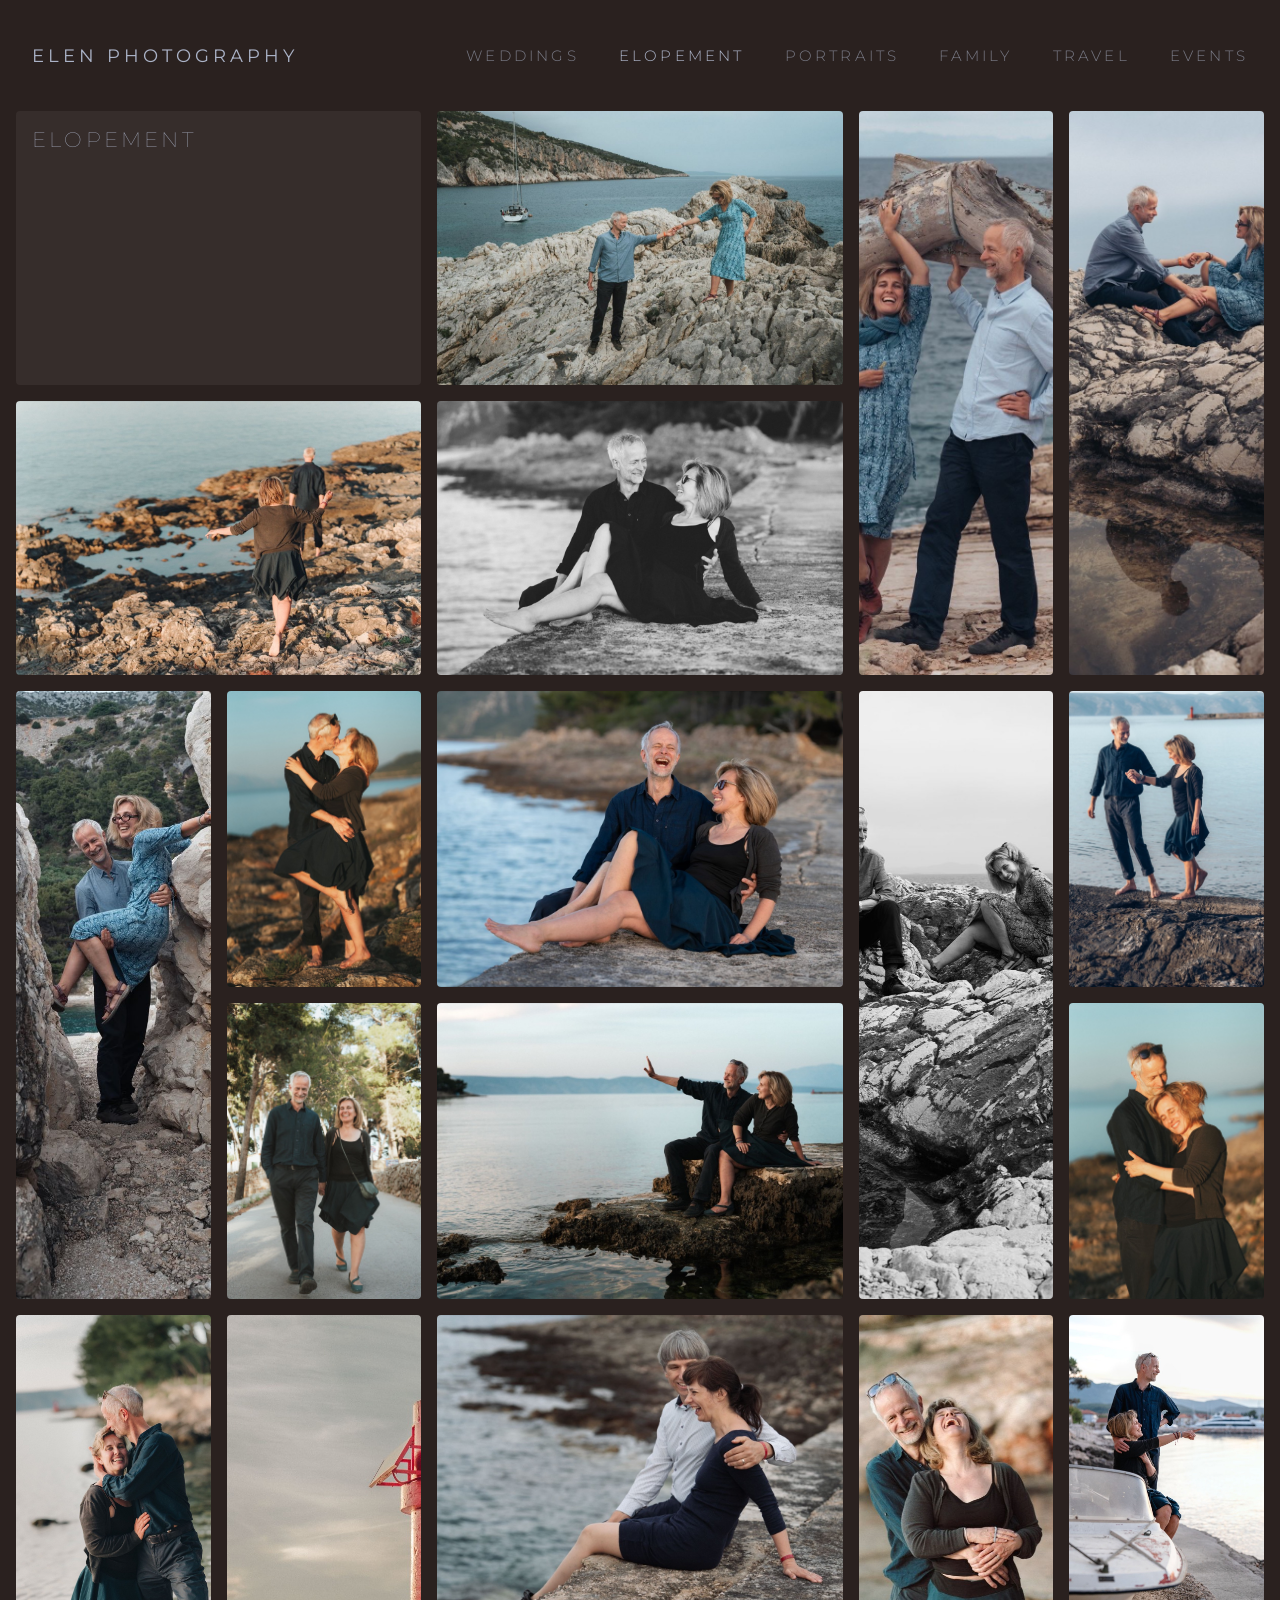
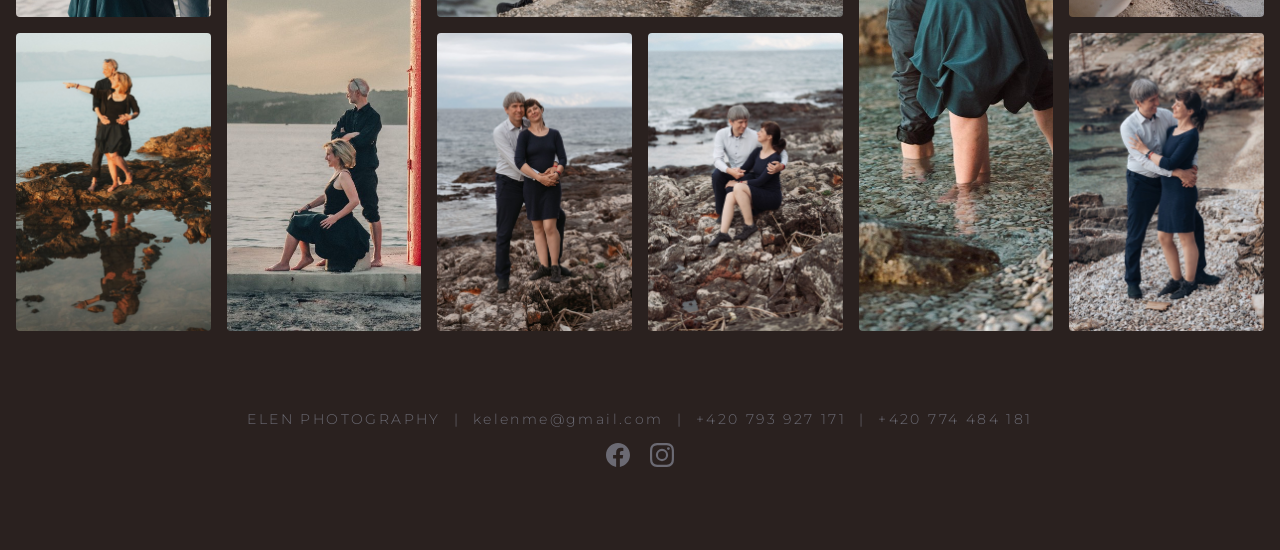
==== elopement.html @ da57dd91 "add elopement category New category with 22 compressed photos (under 230k each), a custom 6x6 CSS gr" ====
<!DOCTYPE html>
<html lang="en">
<head>
    <meta charset="UTF-8">
    <meta name="viewport" content="width=device-width, initial-scale=1.0">
    <link rel="preconnect" href="https://fonts.googleapis.com">
    <link rel="preconnect" href="https://fonts.gstatic.com" crossorigin>
    <link href="https://fonts.googleapis.com/css2?family=Montserrat:ital,wght@0,100..900;1,100..900&display=swap" rel="stylesheet">
    <link rel="stylesheet" href="https://fonts.googleapis.com/css2?family=Material+Symbols+Outlined:opsz,wght,FILL,GRAD@24,400,0,0" />
    <link rel="stylesheet" href="style.css" media="screen">
    <link rel="stylesheet" href="large.css" media="screen and (min-width: 900px)">
    <title>Elopement | Elen Photography</title>
</head>
<body>
    <header>
        <a href="index.html"><h1>Elen Photography</h1></a>
        <nav>
            <a href="weddings.html">Weddings</a>
            <a href="elopement.html" class="active">Elopement</a>
            <a href="portraits.html">Portraits</a>
            <a href="family.html">Family</a>
            <a href="travel.html">Travel</a>
            <a href="events.html">Events</a>
        </nav>
    </header>

    <section class="grid elopement">
        <div><h2>Elopement</h2></div>
        <div class="landscape"><img src="media/elopement/d2a66d4e.jpg"></div>
        <div class="portrait"><img src="media/elopement/5ce2712a.jpg"></div>
        <div class="portrait"><img src="media/elopement/6520cccd.jpg"></div>
        <div class="landscape"><img src="media/elopement/9f0e18af.jpg"></div>
        <div class="landscape"><img src="media/elopement/4350282c.jpg"></div>
        <div class="portrait"><img src="media/elopement/055aae6e.jpg"></div>
        <div class="portrait"><img src="media/elopement/2ad68902.jpg"></div>
        <div class="landscape"><img src="media/elopement/3ee7e668.jpg"></div>
        <div class="portrait"><img src="media/elopement/cf22b9fb.jpg"></div>
        <div class="portrait"><img src="media/elopement/beb931ec.jpg"></div>
        <div class="portrait"><img src="media/elopement/a9c58108.jpg"></div>
        <div class="landscape"><img src="media/elopement/4a2321a5.jpg"></div>
        <div class="portrait"><img src="media/elopement/9865f0fe.jpg"></div>
        <div class="portrait"><img src="media/elopement/bef8b8ef.jpg"></div>
        <div class="portrait"><img src="media/elopement/b34fed65.jpg"></div>
        <div class="landscape"><img src="media/elopement/d15f9326.jpg"></div>
        <div class="portrait"><img src="media/elopement/6b241ebb.jpg"></div>
        <div class="portrait"><img src="media/elopement/421cb5e5.jpg"></div>
        <div class="portrait"><img src="media/elopement/5943f0f1.jpg"></div>
        <div class="portrait"><img src="media/elopement/1bca339f.jpg"></div>
        <div class="portrait"><img src="media/elopement/3463ed58.jpg"></div>
        <div class="portrait"><img src="media/elopement/520a8ef3.jpg"></div>
    </section>

    <footer>
        <div>ELEN&nbsp;PHOTOGRAPHY<span class="pipe"> | </span>kelenme@gmail.com<span class="pipe"> | </span>+420&nbsp;793&nbsp;927&nbsp;171<span class="pipe"> | </span>+420&nbsp;774&nbsp;484&nbsp;181</div>
        <div class="social-links">
            <a href="https://www.facebook.com/people/ELEN-Photography/61559895256300/" target="_blank" rel="noopener noreferrer">
                <svg xmlns="http://www.w3.org/2000/svg" width="24" height="24" viewBox="0 0 24 24" fill="currentColor"><path d="M24 12.073c0-6.627-5.373-12-12-12s-12 5.373-12 12c0 5.99 4.388 10.954 10.125 11.854v-8.385H7.078v-3.47h3.047V9.43c0-3.007 1.792-4.669 4.533-4.669 1.312 0 2.686.235 2.686.235v2.953H15.83c-1.491 0-1.956.925-1.956 1.874v2.25h3.328l-.532 3.47h-2.796v8.385C19.612 23.027 24 18.062 24 12.073z"/></svg>
            </a>
            <a href="https://www.instagram.com/elen_photogra_phy?igsh=NGU5c3g4aHk2Zmp3&utm_source=qr" target="_blank" rel="noopener noreferrer">
                <svg xmlns="http://www.w3.org/2000/svg" width="24" height="24" viewBox="0 0 24 24" fill="currentColor"><path d="M12 2.163c3.204 0 3.584.012 4.85.07 3.252.148 4.771 1.691 4.919 4.919.058 1.265.069 1.645.069 4.849 0 3.205-.012 3.584-.069 4.849-.149 3.225-1.664 4.771-4.919 4.919-1.266.058-1.644.07-4.85.07-3.204 0-3.584-.012-4.849-.07-3.26-.149-4.771-1.699-4.919-4.92-.058-1.265-.07-1.644-.07-4.849 0-3.204.013-3.583.07-4.849.149-3.227 1.664-4.771 4.919-4.919 1.266-.057 1.645-.069 4.849-.069zM12 0C8.741 0 8.333.014 7.053.072 2.695.272.273 2.69.073 7.052.014 8.333 0 8.741 0 12c0 3.259.014 3.668.072 4.948.2 4.358 2.618 6.78 6.98 6.98C8.333 23.986 8.741 24 12 24c3.259 0 3.668-.014 4.948-.072 4.354-.2 6.782-2.618 6.979-6.98.059-1.28.073-1.689.073-4.948 0-3.259-.014-3.667-.072-4.947-.196-4.354-2.617-6.78-6.979-6.98C15.668.014 15.259 0 12 0zm0 5.838a6.162 6.162 0 100 12.324 6.162 6.162 0 000-12.324zM12 16a4 4 0 110-8 4 4 0 010 8zm6.406-11.845a1.44 1.44 0 100 2.881 1.44 1.44 0 000-2.881z"/></svg>
            </a>
        </div>
    </footer>

    <script src="app.js"></script>
</body>
</html>
---- style.css ----
* {
    margin: 0;
    padding: 0;
    list-style: none;
    text-decoration: none;
    box-sizing: border-box;
}

:root {
    font-size: 12px;
}

body {
    background-color: rgb(42, 33, 31);
    padding: 1rem;
    font-family: "Montserrat", sans-serif;
    font-optical-sizing: auto;
    font-style: normal;
}

header {
    display: flex;
    align-items: center;
    justify-content: space-between;
    padding: 1.8rem 1rem;
    position: sticky;
    top: 0;
    z-index: 100;
    background-color: rgb(42, 33, 31);
}

h1 {
    font-size: 1.1rem;
    font-weight: 400;
    color: rgb(171, 179, 199);
    text-transform: uppercase;
    letter-spacing: 0.25rem;
    white-space: nowrap;
}

nav {
    display: flex;
    gap: 2.5rem;
}

a {
    color: inherit;
}

@media (max-width: 800px) {
    header {
        flex-direction: column;
        align-items: flex-start;
        gap: 1.5rem;
    }

    nav {
        flex-direction: column;
        gap: 1rem;
    }
}

nav a {
    font-size: 0.95rem;
    font-weight: 300;
    color: rgb(171, 179, 199);
    text-transform: uppercase;
    letter-spacing: 0.2rem;
    opacity: 0.6;
    transition: opacity 0.3s ease;
}

nav a:hover, nav a.active {
    opacity: 1;
}

h2 {
    font-size: 1.3rem;
    font-weight: 100;
    color: rgb(171, 179, 199);
    padding: 1rem;
    text-transform: uppercase;
    letter-spacing: 0.2rem;
}

section>h2 {
    text-align: center;
    padding: 8rem 0;
}

.grid {
    display: grid;
    grid-template-columns: 1fr;
    grid-auto-rows: minmax(12rem, auto);
    gap: 1rem;
    max-width: 1800px;
    margin: 1rem auto;
}

.grid>div:nth-child(1) {
    background-color: rgb(54, 45, 43);
}

.grid>div {
    border-radius: 4px;
    overflow: hidden;
    display: block;
}

.grid img {
    object-fit: cover;
    width: 100%;
    height: 100%;
}

.grid.about {
    grid-template-columns: 1fr;
    grid-template-rows: auto;
}

.grid.about>div:nth-child(2) {
    font-size: 1.3rem;
    font-weight: 100;
    color: rgb(171, 179, 199);
    line-height: 1.6;
    margin-top: 0;
    background-color: rgb(54, 45, 43);
    padding: 1rem;
}

.section-link a {
    display: flex;
    flex-direction: column;
    justify-content: space-between;
    align-items: flex-start;
    height: 100%;
    padding: 1rem;
    position: relative;
}

.section-link h2 {
    padding: 0;
}

.section-link .material-symbols-outlined {
    position: absolute;
    bottom: 1rem;
    right: 1rem;
    font-size: 2rem;
    color: rgb(171, 179, 199);
    opacity: 0.4;
    transition: opacity 0.3s ease, color 0.3s ease;
}

.section-link a:hover .material-symbols-outlined {
    opacity: 1;
    color: #fff;
}

footer {
    display: flex;
    flex-direction: column;
    justify-content: center;
    align-items: center;
    padding: 4rem 1rem;
    font-size: 0.85rem;
    font-weight: 300;
    color: rgb(171, 179, 199);
    letter-spacing: 0.15rem;
    opacity: 0.5;
    text-align: center;
}

footer > div:first-child {
    display: flex;
    justify-content: center;
    align-items: center;
}

footer .pipe {
    margin: 0 0.8rem;
}

.social-links {
    display: flex;
    justify-content: center;
    gap: 1.2rem;
    margin-top: 1rem;
}

.social-links a {
    color: rgb(171, 179, 199);
    transition: opacity 0.3s;
}

.social-links a:hover {
    opacity: 0.7;
}

@media (max-width: 800px) {
    footer > div:first-child {
        flex-direction: column;
        gap: 0.4rem;
    }

    footer .pipe {
        display: block;
        visibility: hidden;
    }
}

.outline {
    outline: 1px solid red;
}
---- large.css ----
:root {
    font-size: 16px;
}

.grid {
    grid-template-columns: repeat(6, 1fr);
}

.grid.intro-weddings>div:nth-child(1) { grid-column: 1/3; grid-row: 1/2; }
.grid.intro-weddings>div:nth-child(2) { grid-column: 3/5; grid-row: 1/3; }
.grid.intro-weddings>div:nth-child(3) { grid-column: 5/6; grid-row: 1/2; }
.grid.intro-weddings>div:nth-child(4) { grid-column: 6/7; grid-row: 1/2; }
.grid.intro-weddings>div:nth-child(5) { grid-column: 5/6; grid-row: 2/3; }
.grid.intro-weddings>div:nth-child(6) { grid-column: 6/7; grid-row: 2/3; }
.grid.intro-weddings>div:nth-child(7) { grid-column: 1/3; grid-row: 2/4; }
.grid.intro-weddings>div:nth-child(8) { grid-column: 3/4; grid-row: 3/4; }
.grid.intro-weddings>div:nth-child(9) { grid-column: 4/6; grid-row: 3/4; }
.grid.intro-weddings>div:nth-child(10) { grid-column: 6/7; grid-row: 3/4; }
.grid.intro-weddings>div:nth-child(11) { display: none; }
.grid.intro-portraits>div:nth-child(1) { grid-column: 5/7; grid-row: 1/2; }
.grid.intro-portraits>div:nth-child(2) { grid-column: 3/5; grid-row: 1/3; }
.grid.intro-portraits>div:nth-child(3) { grid-column: 1/2; grid-row: 1/2; }
.grid.intro-portraits>div:nth-child(4) { grid-column: 2/3; grid-row: 1/2; }
.grid.intro-portraits>div:nth-child(5) { grid-column: 1/2; grid-row: 2/3; }
.grid.intro-portraits>div:nth-child(6) { grid-column: 2/3; grid-row: 2/3; }
.grid.intro-portraits>div:nth-child(7) { grid-column: 5/7; grid-row: 2/4; }
.grid.intro-portraits>div:nth-child(8) { grid-column: 4/5; grid-row: 3/4; }
.grid.intro-portraits>div:nth-child(9) { grid-column: 2/4; grid-row: 3/4; }
.grid.intro-portraits>div:nth-child(10) { grid-column: 1/2; grid-row: 3/4; }
.grid.intro-portraits>div:nth-child(11) { display: none; }
.grid.intro-elopement>div:nth-child(1)  { grid-column: 1/3; grid-row: 1/2; }
.grid.intro-elopement>div:nth-child(2)  { grid-column: 3/5; grid-row: 1/3; }
.grid.intro-elopement>div:nth-child(3)  { grid-column: 5/6; grid-row: 1/3; }
.grid.intro-elopement>div:nth-child(4)  { grid-column: 6/7; grid-row: 1/2; }
.grid.intro-elopement>div:nth-child(5)  { grid-column: 1/3; grid-row: 2/3; }
.grid.intro-elopement>div:nth-child(6)  { grid-column: 6/7; grid-row: 2/3; }
.grid.intro-elopement>div:nth-child(7)  { grid-column: 1/3; grid-row: 3/4; }
.grid.intro-elopement>div:nth-child(8)  { grid-column: 3/4; grid-row: 3/4; }
.grid.intro-elopement>div:nth-child(9)  { grid-column: 4/6; grid-row: 3/4; }
.grid.intro-elopement>div:nth-child(10) { grid-column: 6/7; grid-row: 3/4; }

.grid.intro-family>div:nth-child(1) { grid-column: 5/7; grid-row: 1/2; }
.grid.intro-family>div:nth-child(2) { grid-column: 3/5; grid-row: 1/3; }
.grid.intro-family>div:nth-child(3) { grid-column: 1/3; grid-row: 1/3; }
.grid.intro-family>div:nth-child(4) { grid-column: 5/7; grid-row: 2/4; }
.grid.intro-family>div:nth-child(5) { grid-column: 3/5; grid-row: 3/4; }
.grid.intro-family>div:nth-child(6) { grid-column: 1/3; grid-row: 3/4; }
.grid.intro-travel>div:nth-child(1) { grid-column: 1/3; grid-row: 1/2; }
.grid.intro-travel>div:nth-child(2) { grid-column: 3/5; grid-row: 1/3; }
.grid.intro-travel>div:nth-child(3) { grid-column: 5/7; grid-row: 1/3; }
.grid.intro-travel>div:nth-child(4) { grid-column: 1/3; grid-row: 2/4; }
.grid.intro-travel>div:nth-child(5) { grid-column: 3/5; grid-row: 3/4; }
.grid.intro-travel>div:nth-child(6) { grid-column: 5/7; grid-row: 3/4; }
.grid.intro-events>div:nth-child(1)  { grid-column: 1/3; grid-row: 1/2; }
.grid.intro-events>div:nth-child(2)  { grid-column: 3/5; grid-row: 1/3; }
.grid.intro-events>div:nth-child(3)  { grid-column: 5/7; grid-row: 1/2; }
.grid.intro-events>div:nth-child(4)  { grid-column: 1/3; grid-row: 2/3; }
.grid.intro-events>div:nth-child(5)  { grid-column: 5/6; grid-row: 2/3; }
.grid.intro-events>div:nth-child(6)  { grid-column: 6/7; grid-row: 2/3; }
.grid.intro-events>div:nth-child(7)  { grid-column: 1/3; grid-row: 3/4; }
.grid.intro-events>div:nth-child(8)  { grid-column: 3/5; grid-row: 3/4; }
.grid.intro-events>div:nth-child(9)  { grid-column: 5/6; grid-row: 3/4; }
.grid.intro-events>div:nth-child(10) { grid-column: 6/7; grid-row: 3/4; }

.grid.travel>div:nth-child(1)  { grid-column: 1/3; grid-row: 1/2; }
.grid.travel>div:nth-child(2)  { grid-column: 3/5; grid-row: 1/2; }
.grid.travel>div:nth-child(5)  { grid-column: 5/7; grid-row: 1/3; }
.grid.travel>div:nth-child(4)  { grid-column: 1/3; grid-row: 2/3; }
.grid.travel>div:nth-child(6)  { grid-column: 3/5; grid-row: 2/3; }
.grid.travel>div:nth-child(7)  { grid-column: 1/3; grid-row: 3/4; }
.grid.travel>div:nth-child(3)  { grid-column: 3/4; grid-row: 3/4; }
.grid.travel>div:nth-child(15) { grid-column: 4/5; grid-row: 3/4; }
.grid.travel>div:nth-child(8)  { grid-column: 5/7; grid-row: 3/4; }
.grid.travel>div:nth-child(9)  { grid-column: 1/3; grid-row: 4/5; }
.grid.travel>div:nth-child(10) { grid-column: 3/5; grid-row: 4/5; }
.grid.travel>div:nth-child(11) { grid-column: 5/7; grid-row: 4/5; }
.grid.travel>div:nth-child(22) { grid-column: 1/3; grid-row: 5/7; }
.grid.travel>div:nth-child(12) { grid-column: 3/5; grid-row: 5/6; }
.grid.travel>div:nth-child(13) { grid-column: 5/7; grid-row: 5/6; }
.grid.travel>div:nth-child(19) { grid-column: 3/4; grid-row: 6/7; }
.grid.travel>div:nth-child(21) { grid-column: 4/5; grid-row: 6/7; }
.grid.travel>div:nth-child(14) { grid-column: 5/7; grid-row: 6/7; }
.grid.travel>div:nth-child(16) { grid-column: 1/3; grid-row: 7/8; }
.grid.travel>div:nth-child(17) { grid-column: 3/5; grid-row: 7/8; }
.grid.travel>div:nth-child(18) { grid-column: 5/7; grid-row: 7/8; }
.grid.travel>div:nth-child(25) { grid-column: 1/2; grid-row: 8/9; }
.grid.travel>div:nth-child(29) { grid-column: 2/3; grid-row: 8/9; }
.grid.travel>div:nth-child(20) { grid-column: 3/5; grid-row: 8/9; }
.grid.travel>div:nth-child(23) { grid-column: 5/7; grid-row: 8/9; }
.grid.travel>div:nth-child(24) { grid-column: 1/3; grid-row: 9/10; }
.grid.travel>div:nth-child(26) { grid-column: 3/5; grid-row: 9/10; }
.grid.travel>div:nth-child(33) { grid-column: 5/7; grid-row: 9/11; }
.grid.travel>div:nth-child(27) { grid-column: 1/3; grid-row: 10/11; }
.grid.travel>div:nth-child(30) { grid-column: 3/4; grid-row: 10/11; }
.grid.travel>div:nth-child(31) { grid-column: 4/5; grid-row: 10/11; }
.grid.travel>div:nth-child(28) { grid-column: 1/3; grid-row: 11/12; }
.grid.travel>div:nth-child(32) { grid-column: 3/5; grid-row: 11/12; }
.grid.travel>div:nth-child(34) { grid-column: 5/7; grid-row: 11/12; }
.grid.travel>div:nth-child(35) { grid-column: 1/3; grid-row: 12/13; }
.grid.travel>div:nth-child(36) { grid-column: 3/4; grid-row: 12/13; }
.grid.travel>div:nth-child(37) { grid-column: 4/5; grid-row: 12/13; }
.grid.travel>div:nth-child(38) { grid-column: 5/7; grid-row: 12/13; }

.grid.weddings>div:nth-child(1)  { grid-column: 1/3; grid-row: 1/2; }
.grid.weddings>div:nth-child(2)  { grid-column: 3/5; grid-row: 1/3; }
.grid.weddings>div:nth-child(3)  { grid-column: 5/6; grid-row: 1/2; }
.grid.weddings>div:nth-child(7)  { grid-column: 6/7; grid-row: 1/2; }
.grid.weddings>div:nth-child(4)  { grid-column: 1/3; grid-row: 2/3; }
.grid.weddings>div:nth-child(5)  { grid-column: 5/7; grid-row: 2/3; }
.grid.weddings>div:nth-child(6)  { grid-column: 1/3; grid-row: 3/4; }
.grid.weddings>div:nth-child(9)  { grid-column: 3/5; grid-row: 3/4; }
.grid.weddings>div:nth-child(10) { grid-column: 5/7; grid-row: 3/5; }
.grid.weddings>div:nth-child(8)  { grid-column: 1/2; grid-row: 4/5; }
.grid.weddings>div:nth-child(12) { grid-column: 2/3; grid-row: 4/5; }
.grid.weddings>div:nth-child(11) { grid-column: 3/5; grid-row: 4/5; }
.grid.weddings>div:nth-child(16) { grid-column: 1/3; grid-row: 5/6; }
.grid.weddings>div:nth-child(28) { grid-column: 3/5; grid-row: 5/7; }
.grid.weddings>div:nth-child(22) { grid-column: 5/7; grid-row: 5/6; }
.grid.weddings>div:nth-child(13) { grid-column: 1/2; grid-row: 6/7; }
.grid.weddings>div:nth-child(14) { grid-column: 2/3; grid-row: 6/7; }
.grid.weddings>div:nth-child(15) { grid-column: 5/6; grid-row: 6/7; }
.grid.weddings>div:nth-child(17) { grid-column: 6/7; grid-row: 6/7; }
.grid.weddings>div:nth-child(24) { grid-column: 1/3; grid-row: 7/8; }
.grid.weddings>div:nth-child(27) { grid-column: 3/5; grid-row: 7/8; }
.grid.weddings>div:nth-child(18) { grid-column: 5/6; grid-row: 7/8; }
.grid.weddings>div:nth-child(19) { grid-column: 6/7; grid-row: 7/8; }
.grid.weddings>div:nth-child(29) { grid-column: 1/3; grid-row: 8/9; }
.grid.weddings>div:nth-child(20) { grid-column: 3/4; grid-row: 8/9; }
.grid.weddings>div:nth-child(21) { grid-column: 4/5; grid-row: 8/9; }
.grid.weddings>div:nth-child(23) { grid-column: 5/6; grid-row: 8/9; }
.grid.weddings>div:nth-child(25) { grid-column: 6/7; grid-row: 8/9; }
.grid.weddings>div:nth-child(34) { grid-column: 1/3; grid-row: 9/10; }
.grid.weddings>div:nth-child(26) { grid-column: 3/4; grid-row: 9/10; }
.grid.weddings>div:nth-child(30) { grid-column: 4/5; grid-row: 9/10; }
.grid.weddings>div:nth-child(31) { grid-column: 5/7; grid-row: 9/11; }
.grid.weddings>div:nth-child(32) { grid-column: 1/2; grid-row: 10/11; }
.grid.weddings>div:nth-child(33) { grid-column: 2/3; grid-row: 10/11; }
.grid.weddings>div:nth-child(35) { grid-column: 3/4; grid-row: 10/11; }
.grid.weddings>div:nth-child(36) { grid-column: 4/5; grid-row: 10/11; }
.grid.weddings>div:nth-child(37) { grid-column: 1 / 3; grid-row: 11 / 12; }
.grid.weddings>div:nth-child(38) { grid-column: 5 / 7; grid-row: 13 / 14; }
.grid.weddings>div:nth-child(39) { grid-column: 3 / 5; grid-row: 11 / 13; }
.grid.weddings>div:nth-child(40) { grid-column: 1 / 3; grid-row: 13 / 15; }
.grid.weddings>div:nth-child(41) { grid-column: 5 / 6; grid-row: 11 / 12; }
.grid.weddings>div:nth-child(42) { grid-column: 6 / 7; grid-row: 11 / 12; }
.grid.weddings>div:nth-child(43) { grid-column: 1 / 2; grid-row: 12 / 13; }
.grid.weddings>div:nth-child(44) { grid-column: 2 / 3; grid-row: 12 / 13; }
.grid.weddings>div:nth-child(45) { grid-column: 5 / 6; grid-row: 12 / 13; }
.grid.weddings>div:nth-child(46) { grid-column: 6 / 7; grid-row: 12 / 13; }
.grid.weddings>div:nth-child(47) { grid-column: 3 / 4; grid-row: 13 / 14; }
.grid.weddings>div:nth-child(48) { grid-column: 4 / 5; grid-row: 13 / 14; }
.grid.weddings>div:nth-child(49) { grid-column: 3 / 4; grid-row: 14 / 15; }
.grid.weddings>div:nth-child(50) { grid-column: 4 / 5; grid-row: 14 / 15; }
.grid.weddings>div:nth-child(51) { grid-column: 5 / 6; grid-row: 14 / 15; }


.grid.elopement>div:nth-child(1)  { grid-column: 1/3; grid-row: 1/2; }
.grid.elopement>div:nth-child(2)  { grid-column: 3/5; grid-row: 1/2; }
.grid.elopement>div:nth-child(3)  { grid-column: 5/6; grid-row: 1/3; }
.grid.elopement>div:nth-child(4)  { grid-column: 6/7; grid-row: 1/3; }
.grid.elopement>div:nth-child(5)  { grid-column: 1/3; grid-row: 2/3; }
.grid.elopement>div:nth-child(6)  { grid-column: 3/5; grid-row: 2/3; }
.grid.elopement>div:nth-child(7)  { grid-column: 1/2; grid-row: 3/5; }
.grid.elopement>div:nth-child(8)  { grid-column: 2/3; grid-row: 3/4; }
.grid.elopement>div:nth-child(9)  { grid-column: 3/5; grid-row: 3/4; }
.grid.elopement>div:nth-child(10) { grid-column: 5/6; grid-row: 3/5; }
.grid.elopement>div:nth-child(11) { grid-column: 6/7; grid-row: 3/4; }
.grid.elopement>div:nth-child(12) { grid-column: 2/3; grid-row: 4/5; }
.grid.elopement>div:nth-child(13) { grid-column: 3/5; grid-row: 4/5; }
.grid.elopement>div:nth-child(14) { grid-column: 6/7; grid-row: 4/5; }
.grid.elopement>div:nth-child(15) { grid-column: 1/2; grid-row: 5/6; }
.grid.elopement>div:nth-child(16) { grid-column: 2/3; grid-row: 5/7; }
.grid.elopement>div:nth-child(17) { grid-column: 3/5; grid-row: 5/6; }
.grid.elopement>div:nth-child(18) { grid-column: 5/6; grid-row: 5/7; }
.grid.elopement>div:nth-child(19) { grid-column: 6/7; grid-row: 5/6; }
.grid.elopement>div:nth-child(20) { grid-column: 1/2; grid-row: 6/7; }
.grid.elopement>div:nth-child(21) { grid-column: 3/4; grid-row: 6/7; }
.grid.elopement>div:nth-child(22) { grid-column: 4/5; grid-row: 6/7; }
.grid.elopement>div:nth-child(23) { grid-column: 6/7; grid-row: 6/7; }

.grid.portraits>div:nth-child(1)  { grid-column: 1/3; grid-row: 1/2; }
.grid.portraits>div:nth-child(2)  { grid-column: 3/5; grid-row: 1/3; }
.grid.portraits>div:nth-child(3)  { grid-column: 5/6; grid-row: 1/2; }
.grid.portraits>div:nth-child(4)  { grid-column: 6/7; grid-row: 1/2; }
.grid.portraits>div:nth-child(6)  { grid-column: 1/2; grid-row: 2/3; }
.grid.portraits>div:nth-child(7)  { grid-column: 2/3; grid-row: 2/3; }
.grid.portraits>div:nth-child(8)  { grid-column: 5/6; grid-row: 2/3; }
.grid.portraits>div:nth-child(10) { grid-column: 6/7; grid-row: 2/3; }
.grid.portraits>div:nth-child(5)  { grid-column: 1/3; grid-row: 3/4; }
.grid.portraits>div:nth-child(21) { grid-column: 3/5; grid-row: 3/4; }
.grid.portraits>div:nth-child(11) { grid-column: 5/6; grid-row: 3/4; }
.grid.portraits>div:nth-child(12) { grid-column: 6/7; grid-row: 3/4; }
.grid.portraits>div:nth-child(13) { grid-column: 1/2; grid-row: 4/5; }
.grid.portraits>div:nth-child(14) { grid-column: 2/3; grid-row: 4/5; }
.grid.portraits>div:nth-child(9)  { grid-column: 3/5; grid-row: 4/6; }
.grid.portraits>div:nth-child(15) { grid-column: 5/6; grid-row: 4/5; }
.grid.portraits>div:nth-child(17) { grid-column: 6/7; grid-row: 4/5; }
.grid.portraits>div:nth-child(18) { grid-column: 1/2; grid-row: 5/6; }
.grid.portraits>div:nth-child(19) { grid-column: 2/3; grid-row: 5/6; }
.grid.portraits>div:nth-child(20) { grid-column: 5/6; grid-row: 5/6; }
.grid.portraits>div:nth-child(22) { grid-column: 6/7; grid-row: 5/6; }
.grid.portraits>div:nth-child(37) { grid-column: 1/3; grid-row: 6/7; }
.grid.portraits>div:nth-child(23) { grid-column: 3/4; grid-row: 6/7; }
.grid.portraits>div:nth-child(24) { grid-column: 4/5; grid-row: 6/7; }
.grid.portraits>div:nth-child(52) { grid-column: 5/7; grid-row: 6/7; }
.grid.portraits>div:nth-child(16) { grid-column: 1/3; grid-row: 7/9; }
.grid.portraits>div:nth-child(25) { grid-column: 3/4; grid-row: 7/8; }
.grid.portraits>div:nth-child(26) { grid-column: 4/5; grid-row: 7/8; }
.grid.portraits>div:nth-child(27) { grid-column: 5/6; grid-row: 7/8; }
.grid.portraits>div:nth-child(28) { grid-column: 6/7; grid-row: 7/8; }
.grid.portraits>div:nth-child(29) { grid-column: 3/4; grid-row: 8/9; }
.grid.portraits>div:nth-child(30) { grid-column: 4/5; grid-row: 8/9; }
.grid.portraits>div:nth-child(31) { grid-column: 5/6; grid-row: 8/9; }
.grid.portraits>div:nth-child(32) { grid-column: 6/7; grid-row: 8/9; }
.grid.portraits>div:nth-child(33) { grid-column: 1/2; grid-row: 9/10; }
.grid.portraits>div:nth-child(34) { grid-column: 2/3; grid-row: 9/10; }
.grid.portraits>div:nth-child(35) { grid-column: 3/4; grid-row: 9/10; }
.grid.portraits>div:nth-child(38) { grid-column: 4/6; grid-row: 9/11; }
.grid.portraits>div:nth-child(39) { grid-column: 6/7; grid-row: 9/10; }
.grid.portraits>div:nth-child(40) { grid-column: 1/2; grid-row: 10/11; }
.grid.portraits>div:nth-child(43) { grid-column: 2/4; grid-row: 10/12; }
.grid.portraits>div:nth-child(45) { grid-column: 6/7; grid-row: 10/11; }
.grid.portraits>div:nth-child(46) { grid-column: 1/2; grid-row: 11/12; }
.grid.portraits>div:nth-child(49) { grid-column: 4/5; grid-row: 11/12; }
.grid.portraits>div:nth-child(50) { grid-column: 5/6; grid-row: 11/12; }
.grid.portraits>div:nth-child(51) { grid-column: 6/7; grid-row: 11/12; }
.grid.portraits>div:nth-child(36) { grid-column: 1/2; grid-row: 12/13; }
.grid.portraits>div:nth-child(41) { grid-column: 2/3; grid-row: 12/13; }
.grid.portraits>div:nth-child(42) { grid-column: 3/4; grid-row: 12/13; }
.grid.portraits>div:nth-child(44) { grid-column: 4/5; grid-row: 12/13; }
.grid.portraits>div:nth-child(47) { grid-column: 5/6; grid-row: 12/13; }
.grid.portraits>div:nth-child(48) { grid-column: 6/7; grid-row: 12/13; }

.grid.family>div:nth-child(1)  { grid-column: 1/3; grid-row: 1/2; }
.grid.family>div:nth-child(2)  { grid-column: 3/5; grid-row: 1/3; }
.grid.family>div:nth-child(3)  { grid-column: 5/6; grid-row: 1/2; }
.grid.family>div:nth-child(4)  { grid-column: 6/7; grid-row: 1/2; }
.grid.family>div:nth-child(5)  { grid-column: 1/3; grid-row: 2/3; }
.grid.family>div:nth-child(6)  { grid-column: 5/6; grid-row: 2/3; }
.grid.family>div:nth-child(7)  { grid-column: 6/7; grid-row: 2/3; }
.grid.family>div:nth-child(8)  { grid-column: 1/3; grid-row: 3/5; }
.grid.family>div:nth-child(9)  { grid-column: 3/5; grid-row: 3/4; }
.grid.family>div:nth-child(10)  { grid-column: 5/7; grid-row: 3/4; }
.grid.family>div:nth-child(11)  { grid-column: 1/3; grid-row: 5/6; }
.grid.family>div:nth-child(12)  { grid-column: 3/5; grid-row: 4/6; }
.grid.family>div:nth-child(13)  { grid-column: 5/6; grid-row: 4/5; }
.grid.family>div:nth-child(14)  { grid-column: 6/7; grid-row: 4/5; }
.grid.family>div:nth-child(15)  { grid-column: 1/3; grid-row: 6/7; }
.grid.family>div:nth-child(16)  { grid-column: 3/4; grid-row: 6/7; }
.grid.family>div:nth-child(17)  { grid-column: 4/5; grid-row: 6/7; }
.grid.family>div:nth-child(18)  { grid-column: 5/7; grid-row: 5/7; }
.grid.family>div:nth-child(11)  { grid-column: 1/3; grid-row: 5/6; }
.grid.family>div:nth-child(12)  { grid-column: 3/5; grid-row: 4/6; }
.grid.family>div:nth-child(13)  { grid-column: 5/6; grid-row: 4/5; }
.grid.family>div:nth-child(14)  { grid-column: 6/7; grid-row: 4/5; }
.grid.family>div:nth-child(15)  { grid-column: 1/3; grid-row: 6/7; }
.grid.family>div:nth-child(16)  { grid-column: 3/4; grid-row: 6/7; }
.grid.family>div:nth-child(17)  { grid-column: 4/5; grid-row: 6/7; }
.grid.family>div:nth-child(18)  { grid-column: 5/7; grid-row: 5/7; }
.grid.family>div:nth-child(19)  { grid-column: 1/3; grid-row: 7/9; }
.grid.family>div:nth-child(20)  { grid-column: 3/5; grid-row: 7/8; }
.grid.family>div:nth-child(21)  { grid-column: 5/7; grid-row: 7/8; }
.grid.family>div:nth-child(22)  { grid-column: 1/3; grid-row: 9/10; }
.grid.family>div:nth-child(23)  { grid-column: 3/5; grid-row: 8/10; }
.grid.family>div:nth-child(24)  { grid-column: 5/7; grid-row: 8/9; }
.grid.family>div:nth-child(25)  { grid-column: 5/6; grid-row: 9/10; }
.grid.family>div:nth-child(26)  { grid-column: 6/7; grid-row: 9/10; }
.grid.family>div:nth-child(27)  { grid-column: 1/3; grid-row: 10/12; }
.grid.family>div:nth-child(28)  { grid-column: 3/5; grid-row: 10/11; }
.grid.family>div:nth-child(29)  { grid-column: 5/7; grid-row: 10/11; }
.grid.family>div:nth-child(30)  { grid-column: 1/3; grid-row: 12/13; }
.grid.family>div:nth-child(31)  { grid-column: 3/5; grid-row: 11/13; }
.grid.family>div:nth-child(32)  { grid-column: 5/7; grid-row: 11/12; }
.grid.family>div:nth-child(33)  { grid-column: 5/6; grid-row: 12/13; }
.grid.family>div:nth-child(34)  { grid-column: 6/7; grid-row: 12/13; }
.grid.family>div:nth-child(35)  { grid-column: 1/3; grid-row: 13/15; }
.grid.family>div:nth-child(36)  { grid-column: 3/4; grid-row: 13/14; }
.grid.family>div:nth-child(37)  { grid-column: 4/6; grid-row: 13/14; }
.grid.family>div:nth-child(38)  { grid-column: 6/7; grid-row: 13/14; }
.grid.family>div:nth-child(39)  { grid-column: 3/4; grid-row: 14/15; }
.grid.family>div:nth-child(40)  { grid-column: 4/6; grid-row: 14/16; }
.grid.family>div:nth-child(41)  { grid-column: 6/7; grid-row: 14/15; }
.grid.family>div:nth-child(42)  { grid-column: 1/2; grid-row: 15/16; }
.grid.family>div:nth-child(43)  { grid-column: 2/4; grid-row: 15/16; }
.grid.family>div:nth-child(44)  { grid-column: 6/7; grid-row: 15/16; }
.grid.family>div:nth-child(45)  { grid-column: 1/2; grid-row: 16/17; }
.grid.family>div:nth-child(46)  { grid-column: 2/3; grid-row: 16/17; }
.grid.family>div:nth-child(47)  { grid-column: 3/4; grid-row: 16/17; }
.grid.family>div:nth-child(48)  { grid-column: 4/6; grid-row: 16/18; }
.grid.family>div:nth-child(49)  { grid-column: 6/7; grid-row: 16/17; }
.grid.family>div:nth-child(50)  { grid-column: 1/2; grid-row: 17/18; }
.grid.family>div:nth-child(51)  { grid-column: 2/3; grid-row: 17/18; }
.grid.family>div:nth-child(52)  { grid-column: 3/4; grid-row: 17/18; }
.grid.family>div:nth-child(53)  { grid-column: 6/7; grid-row: 17/18; }
.grid.family>div:nth-child(54)  { grid-column: 1/2; grid-row: 18/19; }
.grid.family>div:nth-child(55)  { grid-column: 2/4; grid-row: 18/19; }
.grid.family>div:nth-child(56)  { grid-column: 4/5; grid-row: 18/19; }
.grid.family>div:nth-child(57)  { grid-column: 5/6; grid-row: 18/19; }
.grid.family>div:nth-child(58)  { grid-column: 6/7; grid-row: 18/19; }

.grid.events>div:nth-child(1)  { grid-column: 1/3; grid-row: 1/2; }
.grid.events>div:nth-child(2)  { grid-column: 3/5; grid-row: 1/3; }
.grid.events>div:nth-child(3)  { grid-column: 5/7; grid-row: 1/2; }
.grid.events>div:nth-child(4)  { grid-column: 1/3; grid-row: 2/3; }
.grid.events>div:nth-child(5)  { grid-column: 5/6; grid-row: 2/3; }
.grid.events>div:nth-child(6)  { grid-column: 6/7; grid-row: 2/3; }
.grid.events>div:nth-child(7)  { grid-column: 1/3; grid-row: 3/4; }
.grid.events>div:nth-child(8)  { grid-column: 3/5; grid-row: 3/4; }
.grid.events>div:nth-child(9)  { grid-column: 5/6; grid-row: 3/4; }
.grid.events>div:nth-child(10) { grid-column: 6/7; grid-row: 3/4; }
.grid.events>div:nth-child(11) { grid-column: 1/3; grid-row: 4/6; }
.grid.events>div:nth-child(12) { grid-column: 3/5; grid-row: 4/5; }
.grid.events>div:nth-child(13) { grid-column: 5/7; grid-row: 4/5; }
.grid.events>div:nth-child(14) { grid-column: 3/4; grid-row: 5/6; }
.grid.events>div:nth-child(15) { grid-column: 4/6; grid-row: 5/6; }
.grid.events>div:nth-child(16) { grid-column: 6/7; grid-row: 5/6; }
.grid.events>div:nth-child(17) { grid-column: 1/3; grid-row: 6/7; }
.grid.events>div:nth-child(18) { grid-column: 3/4; grid-row: 6/7; }
.grid.events>div:nth-child(19) { grid-column: 4/6; grid-row: 6/7; }
.grid.events>div:nth-child(20) { grid-column: 6/7; grid-row: 6/7; }
.grid.events>div:nth-child(21) { grid-column: 1/3; grid-row: 7/8; }
.grid.events>div:nth-child(22) { grid-column: 3/5; grid-row: 7/9; }
.grid.events>div:nth-child(23) { grid-column: 5/6; grid-row: 7/8; }
.grid.events>div:nth-child(24) { grid-column: 6/7; grid-row: 7/8; }
.grid.events>div:nth-child(25) { grid-column: 1/3; grid-row: 8/9; }
.grid.events>div:nth-child(26) { grid-column: 5/7; grid-row: 8/9; }
.grid.events>div:nth-child(27) { grid-column: 1/3; grid-row: 9/10; }
.grid.events>div:nth-child(28) { grid-column: 3/4; grid-row: 9/10; }
.grid.events>div:nth-child(29) { grid-column: 4/6; grid-row: 9/10; }
.grid.events>div:nth-child(30) { grid-column: 6/7; grid-row: 9/10; }
.grid.events>div:nth-child(31) { grid-column: 1/3; grid-row: 10/12; }
.grid.events>div:nth-child(32) { grid-column: 3/5; grid-row: 10/11; }
.grid.events>div:nth-child(33) { grid-column: 5/7; grid-row: 10/11; }
.grid.events>div:nth-child(34) { grid-column: 3/4; grid-row: 11/12; }
.grid.events>div:nth-child(35) { grid-column: 4/6; grid-row: 11/12; }
.grid.events>div:nth-child(36) { grid-column: 6/7; grid-row: 11/12; }
.grid.events>div:nth-child(37) { grid-column: 1/3; grid-row: 12/13; }
.grid.events>div:nth-child(38) { grid-column: 3/5; grid-row: 12/13; }
.grid.events>div:nth-child(39) { grid-column: 5/6; grid-row: 12/13; }
.grid.events>div:nth-child(40) { grid-column: 6/7; grid-row: 12/13; }
.grid.events>div:nth-child(41) { grid-column: 1/3; grid-row: 13/14; }
.grid.events>div:nth-child(42) { grid-column: 3/5; grid-row: 13/15; }
.grid.events>div:nth-child(43) { grid-column: 5/7; grid-row: 13/14; }
.grid.events>div:nth-child(44) { grid-column: 1/3; grid-row: 14/15; }
.grid.events>div:nth-child(45) { grid-column: 5/7; grid-row: 14/15; }
.grid.events>div:nth-child(46) { grid-column: 1/2; grid-row: 15/16; }
.grid.events>div:nth-child(47) { grid-column: 2/3; grid-row: 15/16; }
.grid.events>div:nth-child(48) { grid-column: 3/5; grid-row: 15/17; }
.grid.events>div:nth-child(49) { grid-column: 5/7; grid-row: 15/16; }
.grid.events>div:nth-child(50) { grid-column: 1/3; grid-row: 16/17; }
.grid.events>div:nth-child(51) { grid-column: 5/6; grid-row: 16/17; }
.grid.events>div:nth-child(52) { grid-column: 6/7; grid-row: 16/17; }
.grid.events>div:nth-child(53) { grid-column: 1/3; grid-row: 17/18; }
.grid.events>div:nth-child(54) { grid-column: 3/5; grid-row: 17/18; }
.grid.events>div:nth-child(55) { grid-column: 5/7; grid-row: 17/18; }
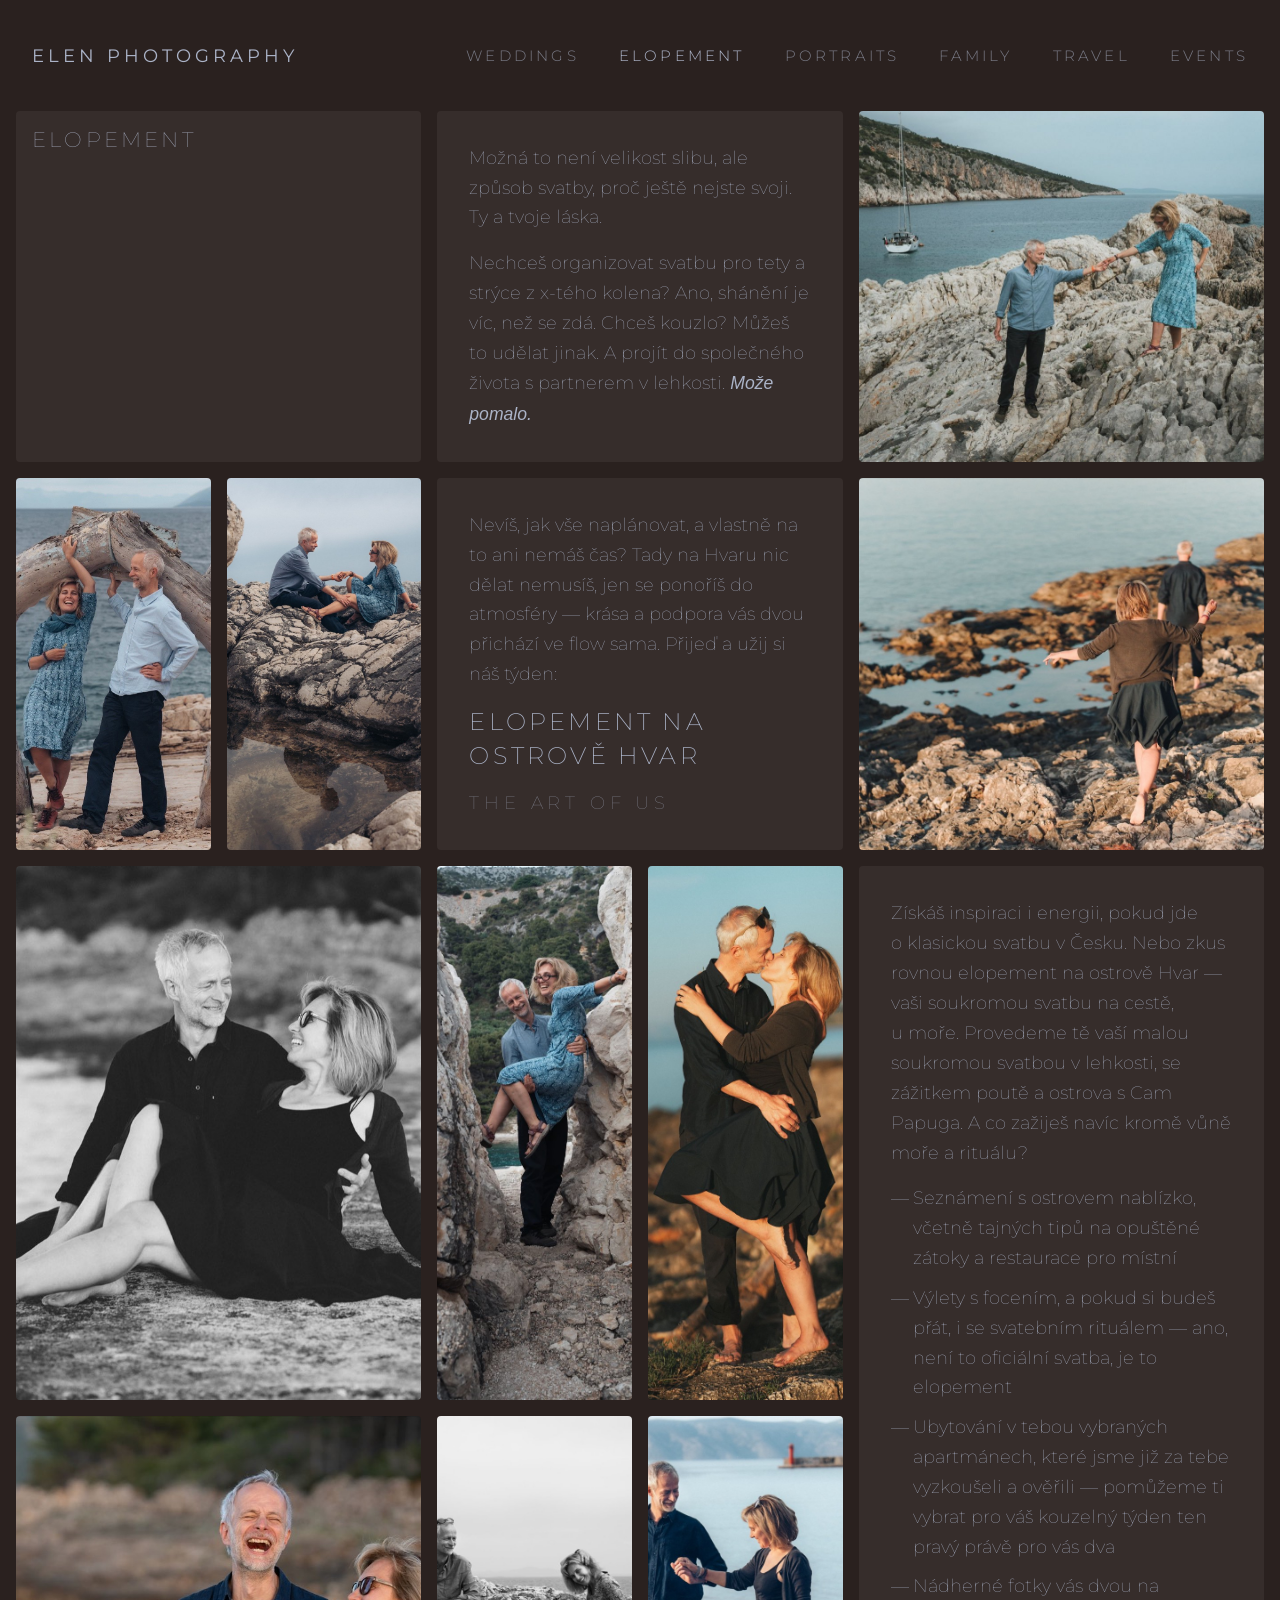
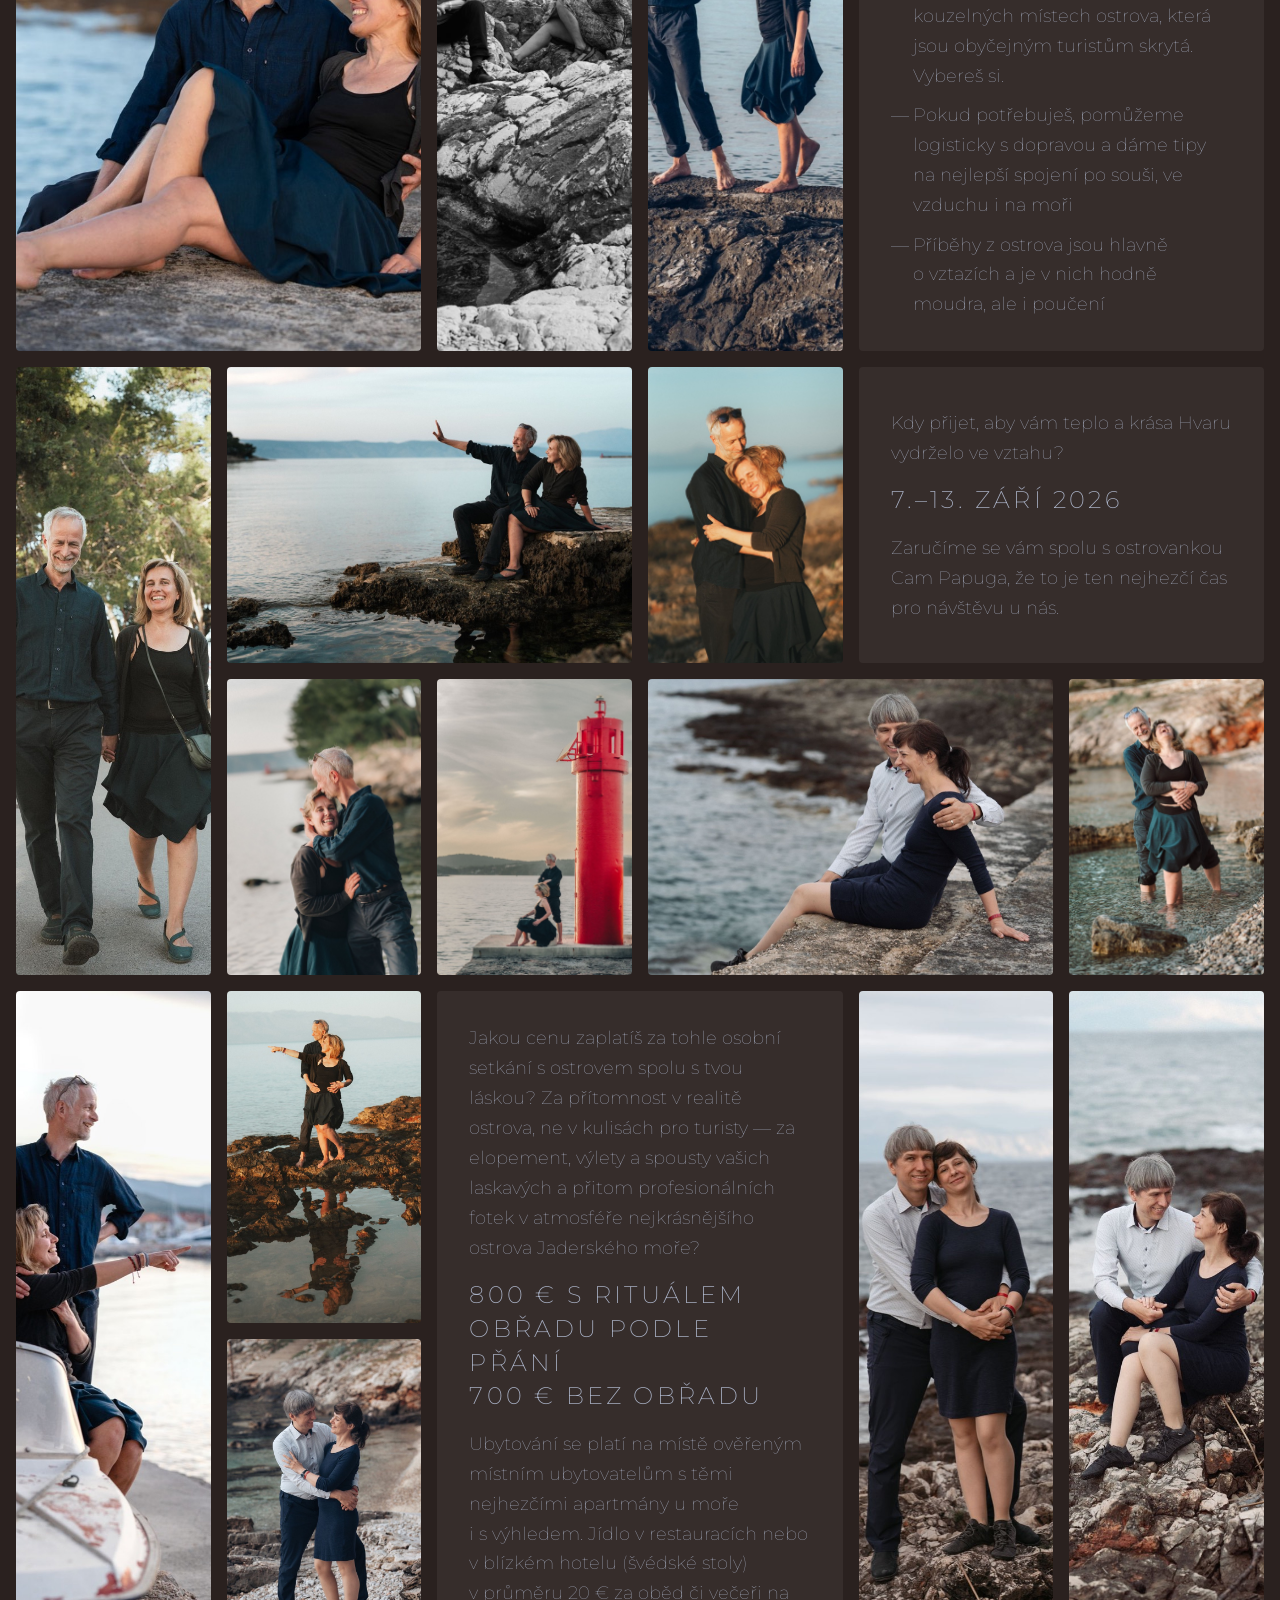
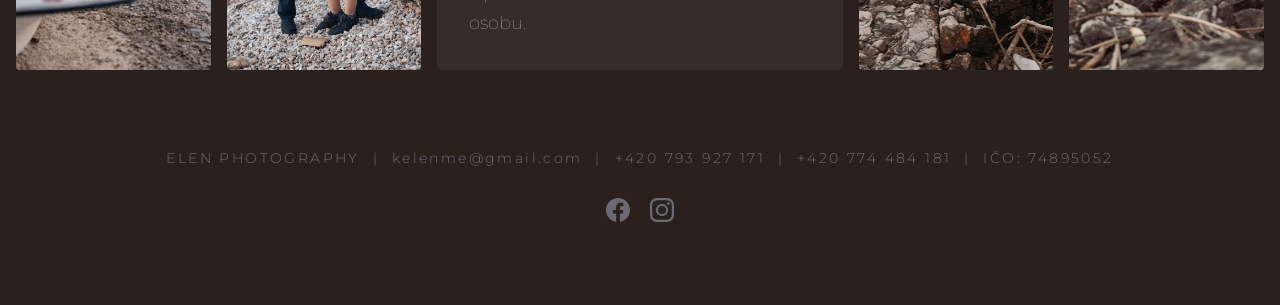
==== commit 5ca29f19: "add client text to elopement page, redesign grid Co-Authored-By: Claude Fable 5 <noreply@anthropic.c" ====
--- a/elopement.html
+++ b/elopement.html
@@ -24,34 +24,64 @@
         </nav>
     </header>
 
-    <section class="grid elopement">
+    <section class="grid elopement" lang="cs">
         <div><h2>Elopement</h2></div>
+        <div class="text">
+            <p>Možná to není velikost slibu, ale způsob svatby, proč ještě nejste svoji. Ty a tvoje láska.</p>
+            <p>Nechceš organizovat svatbu pro tety a strýce z&nbsp;x-tého kolena? Ano, shánění je víc, než se zdá. Chceš kouzlo? Můžeš to udělat jinak. A&nbsp;projít do společného života s&nbsp;partnerem v&nbsp;lehkosti. <em>Može pomalo.</em></p>
+        </div>
         <div class="landscape"><img src="media/elopement/d2a66d4e.jpg"></div>
         <div class="portrait"><img src="media/elopement/5ce2712a.jpg"></div>
         <div class="portrait"><img src="media/elopement/6520cccd.jpg"></div>
+        <div class="text">
+            <p>Nevíš, jak vše naplánovat, a&nbsp;vlastně na to ani nemáš čas? Tady na Hvaru nic dělat nemusíš, jen se ponoříš do atmosféry — krása a&nbsp;podpora vás dvou přichází ve flow sama. Přijeď a&nbsp;užij si náš týden:</p>
+            <h3>Elopement na ostrově Hvar</h3>
+            <p class="tagline">The Art of Us</p>
+        </div>
         <div class="landscape"><img src="media/elopement/9f0e18af.jpg"></div>
         <div class="landscape"><img src="media/elopement/4350282c.jpg"></div>
         <div class="portrait"><img src="media/elopement/055aae6e.jpg"></div>
         <div class="portrait"><img src="media/elopement/2ad68902.jpg"></div>
+        <div class="text">
+            <p>Získáš inspiraci i&nbsp;energii, pokud jde o&nbsp;klasickou svatbu v&nbsp;Česku. Nebo zkus rovnou elopement na ostrově Hvar — vaši soukromou svatbu na cestě, u&nbsp;moře. Provedeme tě vaší malou soukromou svatbou v&nbsp;lehkosti, se zážitkem poutě a&nbsp;ostrova s&nbsp;Cam Papuga. A&nbsp;co zažiješ navíc kromě vůně moře a&nbsp;rituálu?</p>
+            <ul>
+                <li>Seznámení s&nbsp;ostrovem nablízko, včetně tajných tipů na opuštěné zátoky a&nbsp;restaurace pro místní</li>
+                <li>Výlety s&nbsp;focením, a&nbsp;pokud si budeš přát, i&nbsp;se svatebním rituálem — ano, není to oficiální svatba, je to elopement</li>
+                <li>Ubytování v&nbsp;tebou vybraných apartmánech, které jsme již za tebe vyzkoušeli a&nbsp;ověřili — pomůžeme ti vybrat pro váš kouzelný týden ten pravý právě pro vás dva</li>
+                <li>Nádherné fotky vás dvou na kouzelných místech ostrova, která jsou obyčejným turistům skrytá. Vybereš si.</li>
+                <li>Pokud potřebuješ, pomůžeme logisticky s&nbsp;dopravou a&nbsp;dáme tipy na nejlepší spojení po souši, ve vzduchu i&nbsp;na moři</li>
+                <li>Příběhy z&nbsp;ostrova jsou hlavně o&nbsp;vztazích a&nbsp;je v&nbsp;nich hodně moudra, ale i&nbsp;poučení</li>
+            </ul>
+        </div>
         <div class="landscape"><img src="media/elopement/3ee7e668.jpg"></div>
         <div class="portrait"><img src="media/elopement/cf22b9fb.jpg"></div>
         <div class="portrait"><img src="media/elopement/beb931ec.jpg"></div>
         <div class="portrait"><img src="media/elopement/a9c58108.jpg"></div>
         <div class="landscape"><img src="media/elopement/4a2321a5.jpg"></div>
         <div class="portrait"><img src="media/elopement/9865f0fe.jpg"></div>
+        <div class="text">
+            <p>Kdy přijet, aby vám teplo a&nbsp;krása Hvaru vydrželo ve vztahu?</p>
+            <h3>7.–13. září 2026</h3>
+            <p>Zaručíme se vám spolu s&nbsp;ostrovankou Cam Papuga, že to je ten nejhezčí čas pro návštěvu u&nbsp;nás.</p>
+        </div>
         <div class="portrait"><img src="media/elopement/bef8b8ef.jpg"></div>
         <div class="portrait"><img src="media/elopement/b34fed65.jpg"></div>
         <div class="landscape"><img src="media/elopement/d15f9326.jpg"></div>
         <div class="portrait"><img src="media/elopement/6b241ebb.jpg"></div>
         <div class="portrait"><img src="media/elopement/421cb5e5.jpg"></div>
         <div class="portrait"><img src="media/elopement/5943f0f1.jpg"></div>
+        <div class="text">
+            <p>Jakou cenu zaplatíš za tohle osobní setkání s&nbsp;ostrovem spolu s&nbsp;tvou láskou? Za přítomnost v&nbsp;realitě ostrova, ne v&nbsp;kulisách pro turisty — za elopement, výlety a&nbsp;spousty vašich laskavých a&nbsp;přitom profesionálních fotek v&nbsp;atmosféře nejkrásnějšího ostrova Jaderského moře?</p>
+            <h3>800&nbsp;€ s&nbsp;rituálem obřadu podle přání<br>700&nbsp;€ bez obřadu</h3>
+            <p>Ubytování se platí na místě ověřeným místním ubytovatelům s&nbsp;těmi nejhezčími apartmány u&nbsp;moře i&nbsp;s&nbsp;výhledem. Jídlo v&nbsp;restauracích nebo v&nbsp;blízkém hotelu (švédské stoly) v&nbsp;průměru 20&nbsp;€ za oběd či večeři na osobu.</p>
+        </div>
         <div class="portrait"><img src="media/elopement/1bca339f.jpg"></div>
         <div class="portrait"><img src="media/elopement/3463ed58.jpg"></div>
         <div class="portrait"><img src="media/elopement/520a8ef3.jpg"></div>
     </section>
 
     <footer>
-        <div>ELEN&nbsp;PHOTOGRAPHY<span class="pipe"> | </span>kelenme@gmail.com<span class="pipe"> | </span>+420&nbsp;793&nbsp;927&nbsp;171<span class="pipe"> | </span>+420&nbsp;774&nbsp;484&nbsp;181</div>
+        <div>ELEN&nbsp;PHOTOGRAPHY<span class="pipe"> | </span>kelenme@gmail.com<span class="pipe"> | </span>+420&nbsp;793&nbsp;927&nbsp;171<span class="pipe"> | </span>+420&nbsp;774&nbsp;484&nbsp;181<span class="pipe"> | </span>IČO:&nbsp;74895052</div>
         <div class="social-links">
             <a href="https://www.facebook.com/people/ELEN-Photography/61559895256300/" target="_blank" rel="noopener noreferrer">
                 <svg xmlns="http://www.w3.org/2000/svg" width="24" height="24" viewBox="0 0 24 24" fill="currentColor"><path d="M24 12.073c0-6.627-5.373-12-12-12s-12 5.373-12 12c0 5.99 4.388 10.954 10.125 11.854v-8.385H7.078v-3.47h3.047V9.43c0-3.007 1.792-4.669 4.533-4.669 1.312 0 2.686.235 2.686.235v2.953H15.83c-1.491 0-1.956.925-1.956 1.874v2.25h3.328l-.532 3.47h-2.796v8.385C19.612 23.027 24 18.062 24 12.073z"/></svg>
--- a/style.css
+++ b/style.css
@@ -128,6 +128,50 @@
     padding: 1rem;
 }
 
+.grid .text {
+    display: flex;
+    flex-direction: column;
+    justify-content: center;
+    gap: 1rem;
+    font-size: 1.1rem;
+    font-weight: 100;
+    color: rgb(171, 179, 199);
+    line-height: 1.7;
+    background-color: rgb(54, 45, 43);
+    padding: 2rem;
+}
+
+.grid .text h3 {
+    font-size: 1.5rem;
+    font-weight: 200;
+    text-transform: uppercase;
+    letter-spacing: 0.2rem;
+    line-height: 1.4;
+}
+
+.grid .text .tagline {
+    text-transform: uppercase;
+    letter-spacing: 0.3rem;
+    opacity: 0.7;
+}
+
+.grid .text ul {
+    display: flex;
+    flex-direction: column;
+    gap: 0.6rem;
+}
+
+.grid .text li {
+    position: relative;
+    padding-left: 1.4rem;
+}
+
+.grid .text li::before {
+    content: "—";
+    position: absolute;
+    left: 0;
+}
+
 .section-link a {
     display: flex;
     flex-direction: column;
@@ -185,7 +229,7 @@
     display: flex;
     justify-content: center;
     gap: 1.2rem;
-    margin-top: 1rem;
+    margin-top: 2rem;
 }
 
 .social-links a {
--- a/large.css
+++ b/large.css
@@ -155,28 +155,33 @@
 
 
 .grid.elopement>div:nth-child(1)  { grid-column: 1/3; grid-row: 1/2; }
-.grid.elopement>div:nth-child(2)  { grid-column: 3/5; grid-row: 1/2; }
-.grid.elopement>div:nth-child(3)  { grid-column: 5/6; grid-row: 1/3; }
-.grid.elopement>div:nth-child(4)  { grid-column: 6/7; grid-row: 1/3; }
-.grid.elopement>div:nth-child(5)  { grid-column: 1/3; grid-row: 2/3; }
-.grid.elopement>div:nth-child(6)  { grid-column: 3/5; grid-row: 2/3; }
-.grid.elopement>div:nth-child(7)  { grid-column: 1/2; grid-row: 3/5; }
-.grid.elopement>div:nth-child(8)  { grid-column: 2/3; grid-row: 3/4; }
-.grid.elopement>div:nth-child(9)  { grid-column: 3/5; grid-row: 3/4; }
-.grid.elopement>div:nth-child(10) { grid-column: 5/6; grid-row: 3/5; }
-.grid.elopement>div:nth-child(11) { grid-column: 6/7; grid-row: 3/4; }
-.grid.elopement>div:nth-child(12) { grid-column: 2/3; grid-row: 4/5; }
-.grid.elopement>div:nth-child(13) { grid-column: 3/5; grid-row: 4/5; }
-.grid.elopement>div:nth-child(14) { grid-column: 6/7; grid-row: 4/5; }
-.grid.elopement>div:nth-child(15) { grid-column: 1/2; grid-row: 5/6; }
-.grid.elopement>div:nth-child(16) { grid-column: 2/3; grid-row: 5/7; }
-.grid.elopement>div:nth-child(17) { grid-column: 3/5; grid-row: 5/6; }
-.grid.elopement>div:nth-child(18) { grid-column: 5/6; grid-row: 5/7; }
-.grid.elopement>div:nth-child(19) { grid-column: 6/7; grid-row: 5/6; }
-.grid.elopement>div:nth-child(20) { grid-column: 1/2; grid-row: 6/7; }
-.grid.elopement>div:nth-child(21) { grid-column: 3/4; grid-row: 6/7; }
-.grid.elopement>div:nth-child(22) { grid-column: 4/5; grid-row: 6/7; }
-.grid.elopement>div:nth-child(23) { grid-column: 6/7; grid-row: 6/7; }
+.grid.elopement>div:nth-child(2)  { grid-column: 3/5; grid-row: 1/2; } /* text: intro */
+.grid.elopement>div:nth-child(3)  { grid-column: 5/7; grid-row: 1/2; }
+.grid.elopement>div:nth-child(4)  { grid-column: 1/2; grid-row: 2/3; }
+.grid.elopement>div:nth-child(5)  { grid-column: 2/3; grid-row: 2/3; }
+.grid.elopement>div:nth-child(6)  { grid-column: 3/5; grid-row: 2/3; } /* text: Hvar headline */
+.grid.elopement>div:nth-child(7)  { grid-column: 5/7; grid-row: 2/3; }
+.grid.elopement>div:nth-child(8)  { grid-column: 1/3; grid-row: 3/4; }
+.grid.elopement>div:nth-child(9)  { grid-column: 3/4; grid-row: 3/4; }
+.grid.elopement>div:nth-child(10) { grid-column: 4/5; grid-row: 3/4; }
+.grid.elopement>div:nth-child(11) { grid-column: 5/7; grid-row: 3/5; } /* text: what you get */
+.grid.elopement>div:nth-child(12) { grid-column: 1/3; grid-row: 4/5; }
+.grid.elopement>div:nth-child(13) { grid-column: 3/4; grid-row: 4/5; }
+.grid.elopement>div:nth-child(14) { grid-column: 4/5; grid-row: 4/5; }
+.grid.elopement>div:nth-child(15) { grid-column: 1/2; grid-row: 5/7; }
+.grid.elopement>div:nth-child(16) { grid-column: 2/4; grid-row: 5/6; }
+.grid.elopement>div:nth-child(17) { grid-column: 4/5; grid-row: 5/6; }
+.grid.elopement>div:nth-child(18) { grid-column: 5/7; grid-row: 5/6; } /* text: date */
+.grid.elopement>div:nth-child(19) { grid-column: 2/3; grid-row: 6/7; }
+.grid.elopement>div:nth-child(20) { grid-column: 3/4; grid-row: 6/7; }
+.grid.elopement>div:nth-child(21) { grid-column: 4/6; grid-row: 6/7; }
+.grid.elopement>div:nth-child(22) { grid-column: 6/7; grid-row: 6/7; }
+.grid.elopement>div:nth-child(23) { grid-column: 1/2; grid-row: 7/9; }
+.grid.elopement>div:nth-child(24) { grid-column: 2/3; grid-row: 7/8; }
+.grid.elopement>div:nth-child(25) { grid-column: 3/5; grid-row: 7/9; } /* text: price */
+.grid.elopement>div:nth-child(26) { grid-column: 5/6; grid-row: 7/9; }
+.grid.elopement>div:nth-child(27) { grid-column: 6/7; grid-row: 7/9; }
+.grid.elopement>div:nth-child(28) { grid-column: 2/3; grid-row: 8/9; }
 
 .grid.portraits>div:nth-child(1)  { grid-column: 1/3; grid-row: 1/2; }
 .grid.portraits>div:nth-child(2)  { grid-column: 3/5; grid-row: 1/3; }
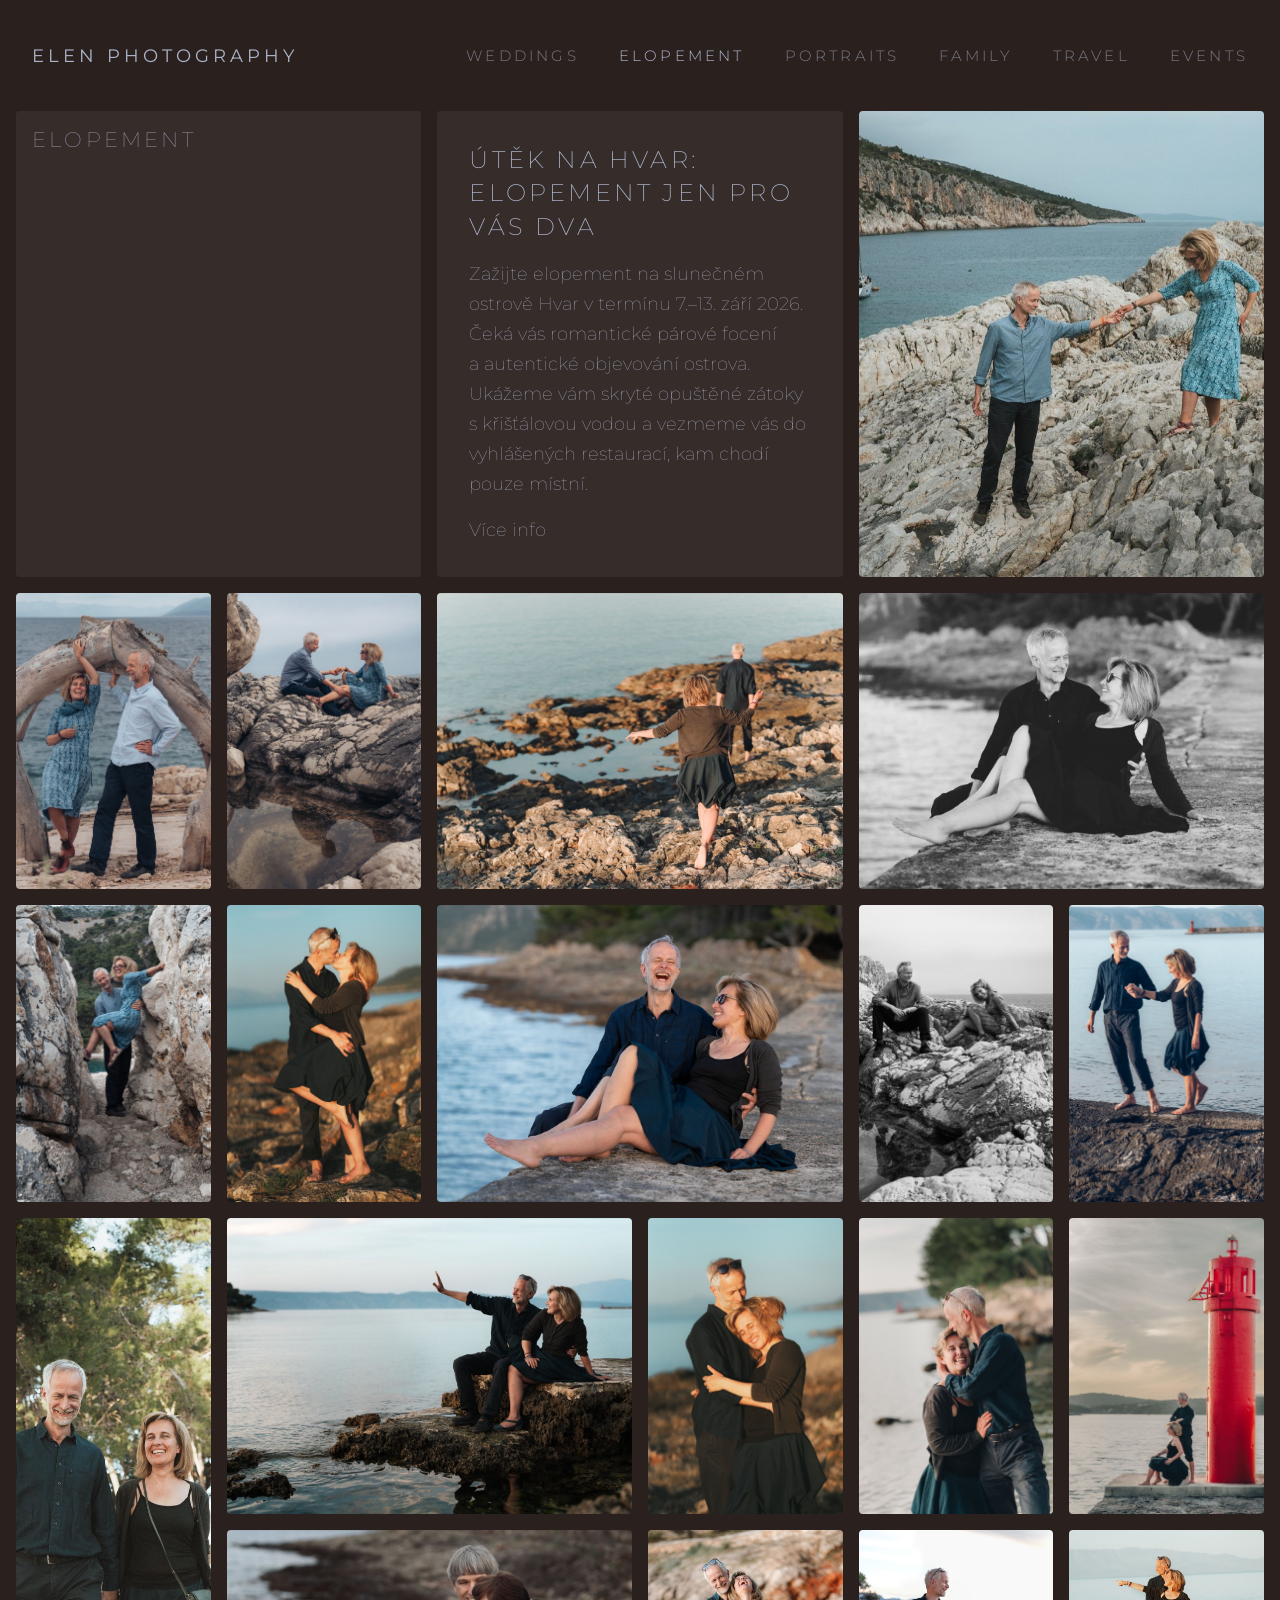
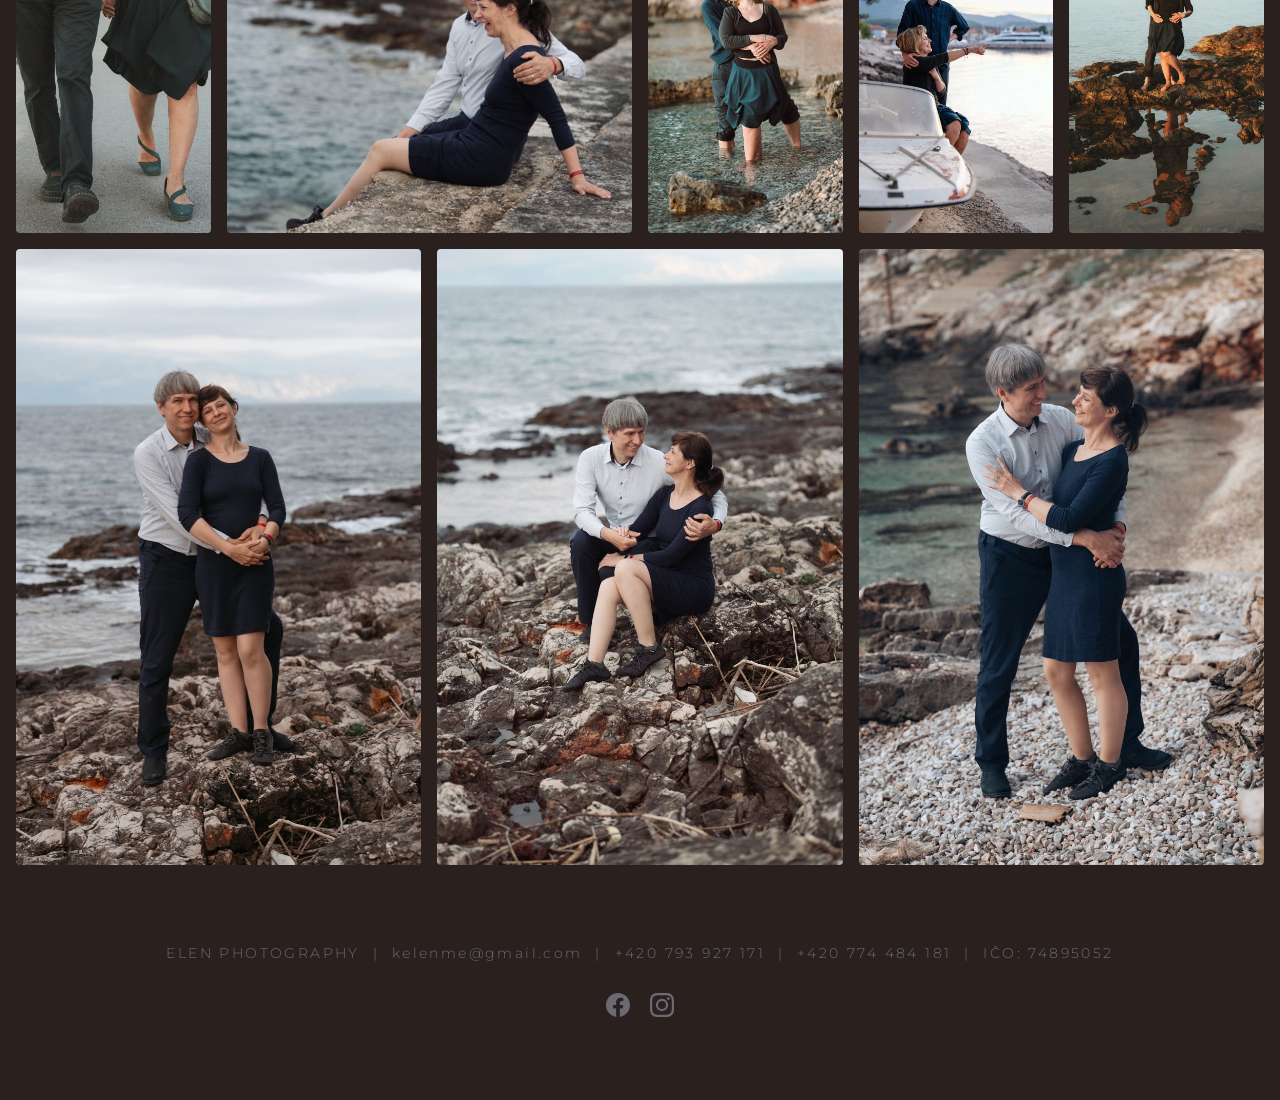
==== commit cf81a9aa: "Replace elopement page text with new brief copy, add PDF info link Co-Authored-By: Claude Sonnet 5 <" ====
--- a/elopement.html
+++ b/elopement.html
@@ -27,54 +27,29 @@
     <section class="grid elopement" lang="cs">
         <div><h2>Elopement</h2></div>
         <div class="text">
-            <p>Možná to není velikost slibu, ale způsob svatby, proč ještě nejste svoji. Ty a tvoje láska.</p>
-            <p>Nechceš organizovat svatbu pro tety a strýce z&nbsp;x-tého kolena? Ano, shánění je víc, než se zdá. Chceš kouzlo? Můžeš to udělat jinak. A&nbsp;projít do společného života s&nbsp;partnerem v&nbsp;lehkosti. <em>Može pomalo.</em></p>
+            <h3>Útěk na Hvar: Elopement jen pro vás dva</h3>
+            <p>Zažijte elopement na slunečném ostrově Hvar v&nbsp;termínu 7.–13.&nbsp;září 2026. Čeká vás romantické párové focení a&nbsp;autentické objevování ostrova. Ukážeme vám skryté opuštěné zátoky s&nbsp;křišťálovou vodou a&nbsp;vezmeme vás do vyhlášených restaurací, kam chodí pouze místní.</p>
+            <p><a href="elopement.pdf" target="_blank" rel="noopener noreferrer">Více info</a></p>
         </div>
         <div class="landscape"><img src="media/elopement/d2a66d4e.jpg"></div>
         <div class="portrait"><img src="media/elopement/5ce2712a.jpg"></div>
         <div class="portrait"><img src="media/elopement/6520cccd.jpg"></div>
-        <div class="text">
-            <p>Nevíš, jak vše naplánovat, a&nbsp;vlastně na to ani nemáš čas? Tady na Hvaru nic dělat nemusíš, jen se ponoříš do atmosféry — krása a&nbsp;podpora vás dvou přichází ve flow sama. Přijeď a&nbsp;užij si náš týden:</p>
-            <h3>Elopement na ostrově Hvar</h3>
-            <p class="tagline">The Art of Us</p>
-        </div>
         <div class="landscape"><img src="media/elopement/9f0e18af.jpg"></div>
         <div class="landscape"><img src="media/elopement/4350282c.jpg"></div>
         <div class="portrait"><img src="media/elopement/055aae6e.jpg"></div>
         <div class="portrait"><img src="media/elopement/2ad68902.jpg"></div>
-        <div class="text">
-            <p>Získáš inspiraci i&nbsp;energii, pokud jde o&nbsp;klasickou svatbu v&nbsp;Česku. Nebo zkus rovnou elopement na ostrově Hvar — vaši soukromou svatbu na cestě, u&nbsp;moře. Provedeme tě vaší malou soukromou svatbou v&nbsp;lehkosti, se zážitkem poutě a&nbsp;ostrova s&nbsp;Cam Papuga. A&nbsp;co zažiješ navíc kromě vůně moře a&nbsp;rituálu?</p>
-            <ul>
-                <li>Seznámení s&nbsp;ostrovem nablízko, včetně tajných tipů na opuštěné zátoky a&nbsp;restaurace pro místní</li>
-                <li>Výlety s&nbsp;focením, a&nbsp;pokud si budeš přát, i&nbsp;se svatebním rituálem — ano, není to oficiální svatba, je to elopement</li>
-                <li>Ubytování v&nbsp;tebou vybraných apartmánech, které jsme již za tebe vyzkoušeli a&nbsp;ověřili — pomůžeme ti vybrat pro váš kouzelný týden ten pravý právě pro vás dva</li>
-                <li>Nádherné fotky vás dvou na kouzelných místech ostrova, která jsou obyčejným turistům skrytá. Vybereš si.</li>
-                <li>Pokud potřebuješ, pomůžeme logisticky s&nbsp;dopravou a&nbsp;dáme tipy na nejlepší spojení po souši, ve vzduchu i&nbsp;na moři</li>
-                <li>Příběhy z&nbsp;ostrova jsou hlavně o&nbsp;vztazích a&nbsp;je v&nbsp;nich hodně moudra, ale i&nbsp;poučení</li>
-            </ul>
-        </div>
         <div class="landscape"><img src="media/elopement/3ee7e668.jpg"></div>
         <div class="portrait"><img src="media/elopement/cf22b9fb.jpg"></div>
         <div class="portrait"><img src="media/elopement/beb931ec.jpg"></div>
         <div class="portrait"><img src="media/elopement/a9c58108.jpg"></div>
         <div class="landscape"><img src="media/elopement/4a2321a5.jpg"></div>
         <div class="portrait"><img src="media/elopement/9865f0fe.jpg"></div>
-        <div class="text">
-            <p>Kdy přijet, aby vám teplo a&nbsp;krása Hvaru vydrželo ve vztahu?</p>
-            <h3>7.–13. září 2026</h3>
-            <p>Zaručíme se vám spolu s&nbsp;ostrovankou Cam Papuga, že to je ten nejhezčí čas pro návštěvu u&nbsp;nás.</p>
-        </div>
         <div class="portrait"><img src="media/elopement/bef8b8ef.jpg"></div>
         <div class="portrait"><img src="media/elopement/b34fed65.jpg"></div>
         <div class="landscape"><img src="media/elopement/d15f9326.jpg"></div>
         <div class="portrait"><img src="media/elopement/6b241ebb.jpg"></div>
         <div class="portrait"><img src="media/elopement/421cb5e5.jpg"></div>
         <div class="portrait"><img src="media/elopement/5943f0f1.jpg"></div>
-        <div class="text">
-            <p>Jakou cenu zaplatíš za tohle osobní setkání s&nbsp;ostrovem spolu s&nbsp;tvou láskou? Za přítomnost v&nbsp;realitě ostrova, ne v&nbsp;kulisách pro turisty — za elopement, výlety a&nbsp;spousty vašich laskavých a&nbsp;přitom profesionálních fotek v&nbsp;atmosféře nejkrásnějšího ostrova Jaderského moře?</p>
-            <h3>800&nbsp;€ s&nbsp;rituálem obřadu podle přání<br>700&nbsp;€ bez obřadu</h3>
-            <p>Ubytování se platí na místě ověřeným místním ubytovatelům s&nbsp;těmi nejhezčími apartmány u&nbsp;moře i&nbsp;s&nbsp;výhledem. Jídlo v&nbsp;restauracích nebo v&nbsp;blízkém hotelu (švédské stoly) v&nbsp;průměru 20&nbsp;€ za oběd či večeři na osobu.</p>
-        </div>
         <div class="portrait"><img src="media/elopement/1bca339f.jpg"></div>
         <div class="portrait"><img src="media/elopement/3463ed58.jpg"></div>
         <div class="portrait"><img src="media/elopement/520a8ef3.jpg"></div>
--- a/style.css
+++ b/style.css
@@ -163,11 +163,11 @@
 
 .grid .text li {
     position: relative;
-    padding-left: 1.4rem;
+    padding-left: 2rem;
 }
 
 .grid .text li::before {
-    content: "—";
+    content: "❤️";
     position: absolute;
     left: 0;
 }
--- a/large.css
+++ b/large.css
@@ -159,29 +159,25 @@
 .grid.elopement>div:nth-child(3)  { grid-column: 5/7; grid-row: 1/2; }
 .grid.elopement>div:nth-child(4)  { grid-column: 1/2; grid-row: 2/3; }
 .grid.elopement>div:nth-child(5)  { grid-column: 2/3; grid-row: 2/3; }
-.grid.elopement>div:nth-child(6)  { grid-column: 3/5; grid-row: 2/3; } /* text: Hvar headline */
+.grid.elopement>div:nth-child(6)  { grid-column: 3/5; grid-row: 2/3; }
 .grid.elopement>div:nth-child(7)  { grid-column: 5/7; grid-row: 2/3; }
-.grid.elopement>div:nth-child(8)  { grid-column: 1/3; grid-row: 3/4; }
-.grid.elopement>div:nth-child(9)  { grid-column: 3/4; grid-row: 3/4; }
-.grid.elopement>div:nth-child(10) { grid-column: 4/5; grid-row: 3/4; }
-.grid.elopement>div:nth-child(11) { grid-column: 5/7; grid-row: 3/5; } /* text: what you get */
-.grid.elopement>div:nth-child(12) { grid-column: 1/3; grid-row: 4/5; }
-.grid.elopement>div:nth-child(13) { grid-column: 3/4; grid-row: 4/5; }
-.grid.elopement>div:nth-child(14) { grid-column: 4/5; grid-row: 4/5; }
-.grid.elopement>div:nth-child(15) { grid-column: 1/2; grid-row: 5/7; }
-.grid.elopement>div:nth-child(16) { grid-column: 2/4; grid-row: 5/6; }
-.grid.elopement>div:nth-child(17) { grid-column: 4/5; grid-row: 5/6; }
-.grid.elopement>div:nth-child(18) { grid-column: 5/7; grid-row: 5/6; } /* text: date */
-.grid.elopement>div:nth-child(19) { grid-column: 2/3; grid-row: 6/7; }
-.grid.elopement>div:nth-child(20) { grid-column: 3/4; grid-row: 6/7; }
-.grid.elopement>div:nth-child(21) { grid-column: 4/6; grid-row: 6/7; }
-.grid.elopement>div:nth-child(22) { grid-column: 6/7; grid-row: 6/7; }
-.grid.elopement>div:nth-child(23) { grid-column: 1/2; grid-row: 7/9; }
-.grid.elopement>div:nth-child(24) { grid-column: 2/3; grid-row: 7/8; }
-.grid.elopement>div:nth-child(25) { grid-column: 3/5; grid-row: 7/9; } /* text: price */
-.grid.elopement>div:nth-child(26) { grid-column: 5/6; grid-row: 7/9; }
-.grid.elopement>div:nth-child(27) { grid-column: 6/7; grid-row: 7/9; }
-.grid.elopement>div:nth-child(28) { grid-column: 2/3; grid-row: 8/9; }
+.grid.elopement>div:nth-child(8)  { grid-column: 1/2; grid-row: 3/4; }
+.grid.elopement>div:nth-child(9)  { grid-column: 2/3; grid-row: 3/4; }
+.grid.elopement>div:nth-child(10) { grid-column: 3/5; grid-row: 3/4; }
+.grid.elopement>div:nth-child(11) { grid-column: 5/6; grid-row: 3/4; }
+.grid.elopement>div:nth-child(12) { grid-column: 6/7; grid-row: 3/4; }
+.grid.elopement>div:nth-child(13) { grid-column: 1/2; grid-row: 4/6; }
+.grid.elopement>div:nth-child(14) { grid-column: 2/4; grid-row: 4/5; }
+.grid.elopement>div:nth-child(15) { grid-column: 4/5; grid-row: 4/5; }
+.grid.elopement>div:nth-child(16) { grid-column: 5/6; grid-row: 4/5; }
+.grid.elopement>div:nth-child(17) { grid-column: 6/7; grid-row: 4/5; }
+.grid.elopement>div:nth-child(18) { grid-column: 2/4; grid-row: 5/6; }
+.grid.elopement>div:nth-child(19) { grid-column: 4/5; grid-row: 5/6; }
+.grid.elopement>div:nth-child(20) { grid-column: 5/6; grid-row: 5/6; }
+.grid.elopement>div:nth-child(21) { grid-column: 6/7; grid-row: 5/6; }
+.grid.elopement>div:nth-child(22) { grid-column: 1/3; grid-row: 6/7; }
+.grid.elopement>div:nth-child(23) { grid-column: 3/5; grid-row: 6/7; }
+.grid.elopement>div:nth-child(24) { grid-column: 5/7; grid-row: 6/7; }
 
 .grid.portraits>div:nth-child(1)  { grid-column: 1/3; grid-row: 1/2; }
 .grid.portraits>div:nth-child(2)  { grid-column: 3/5; grid-row: 1/3; }
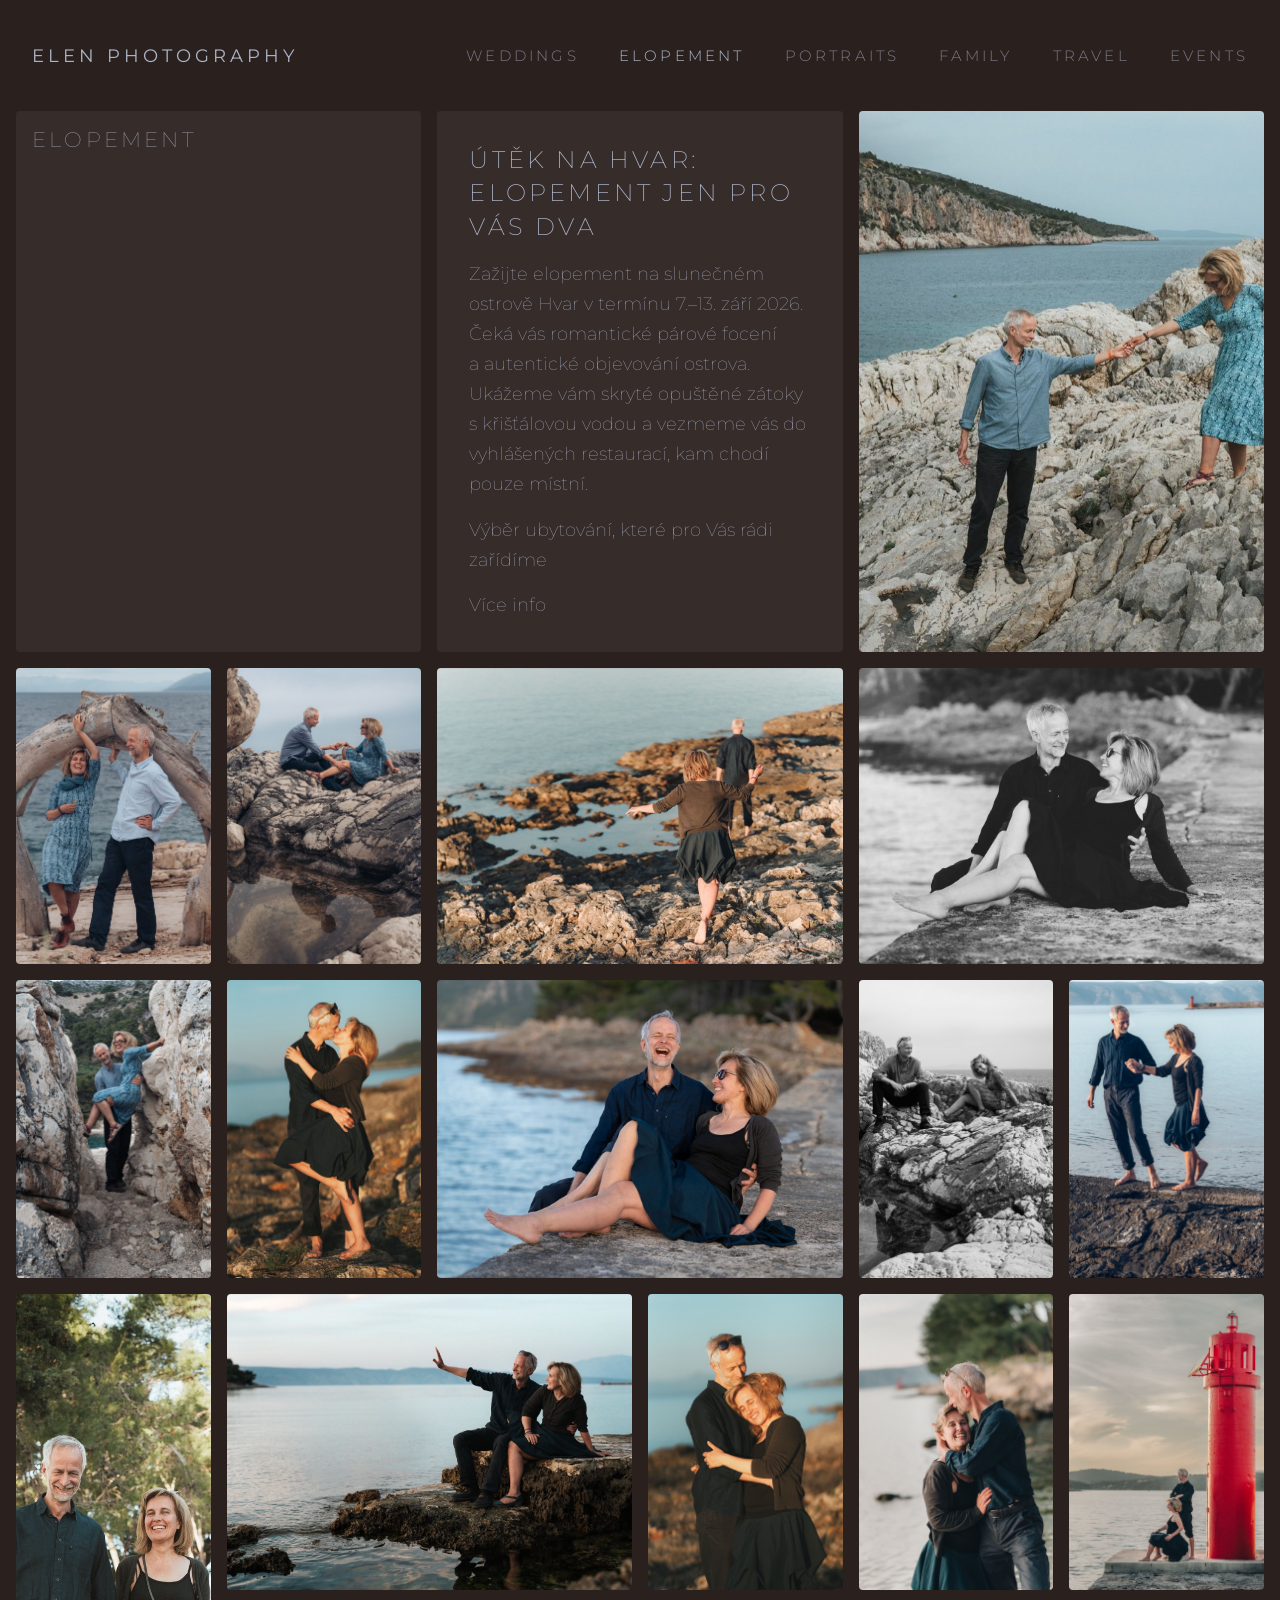
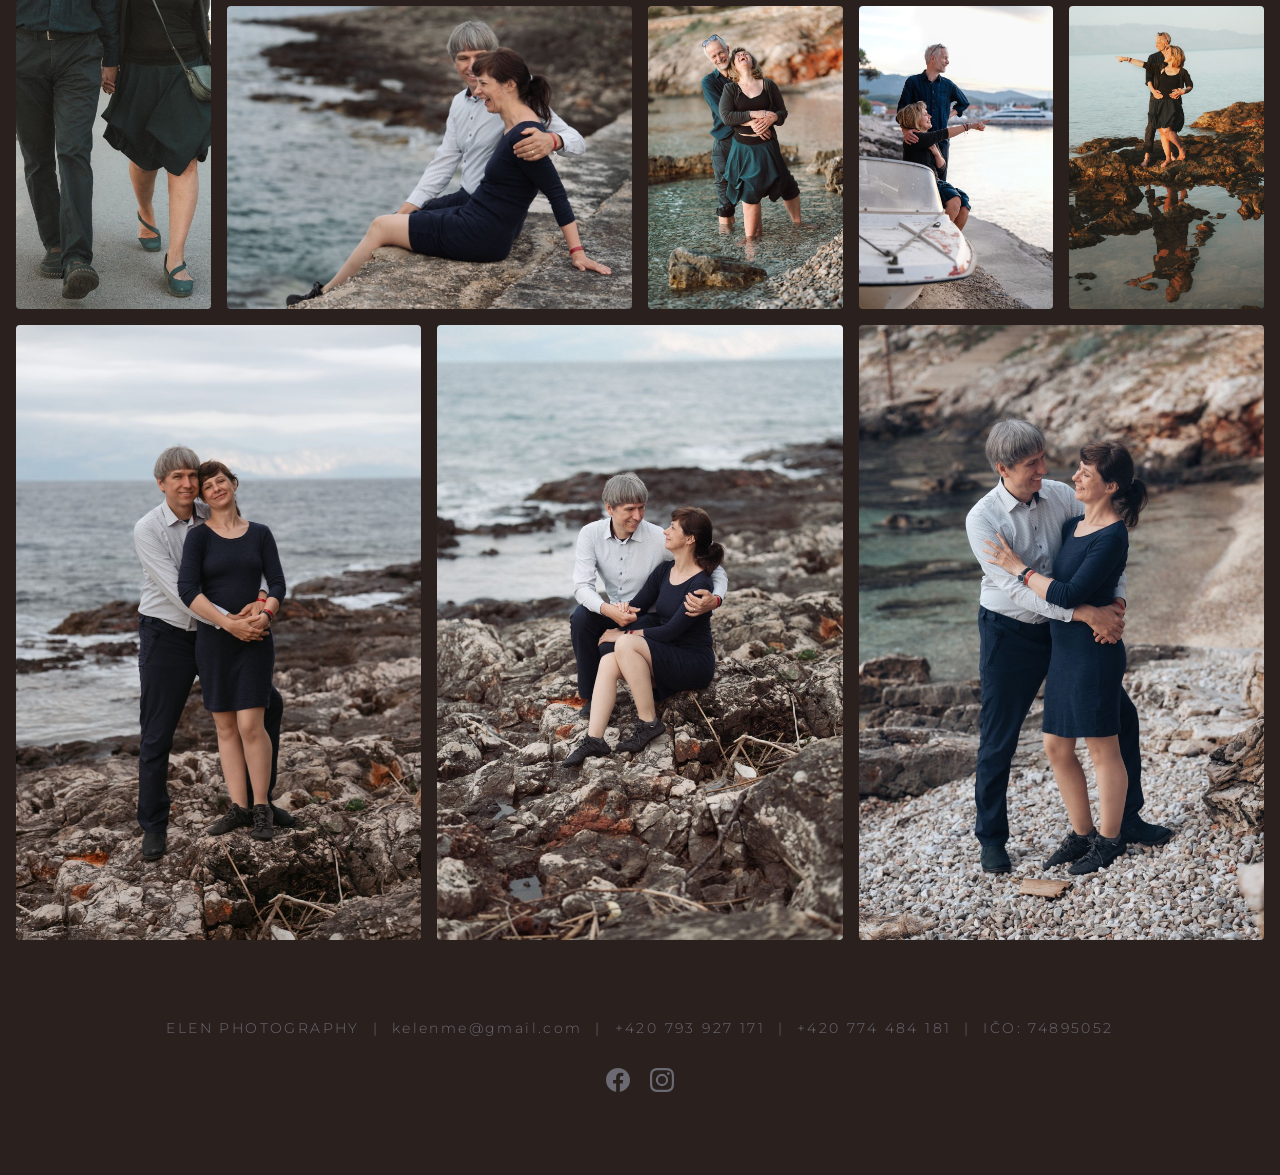
==== commit db83b022: "Add accommodation PDF link to elopement page PDF images are downsampled/compressed (1.6MB) to keep t" ====
--- a/elopement.html
+++ b/elopement.html
@@ -29,6 +29,7 @@
         <div class="text">
             <h3>Útěk na Hvar: Elopement jen pro vás dva</h3>
             <p>Zažijte elopement na slunečném ostrově Hvar v&nbsp;termínu 7.–13.&nbsp;září 2026. Čeká vás romantické párové focení a&nbsp;autentické objevování ostrova. Ukážeme vám skryté opuštěné zátoky s&nbsp;křišťálovou vodou a&nbsp;vezmeme vás do vyhlášených restaurací, kam chodí pouze místní.</p>
+            <p><a href="ubytovani.pdf" target="_blank" rel="noopener noreferrer">Výběr ubytování, které pro Vás rádi zařídíme</a></p>
             <p><a href="elopement.pdf" target="_blank" rel="noopener noreferrer">Více info</a></p>
         </div>
         <div class="landscape"><img src="media/elopement/d2a66d4e.jpg"></div>
